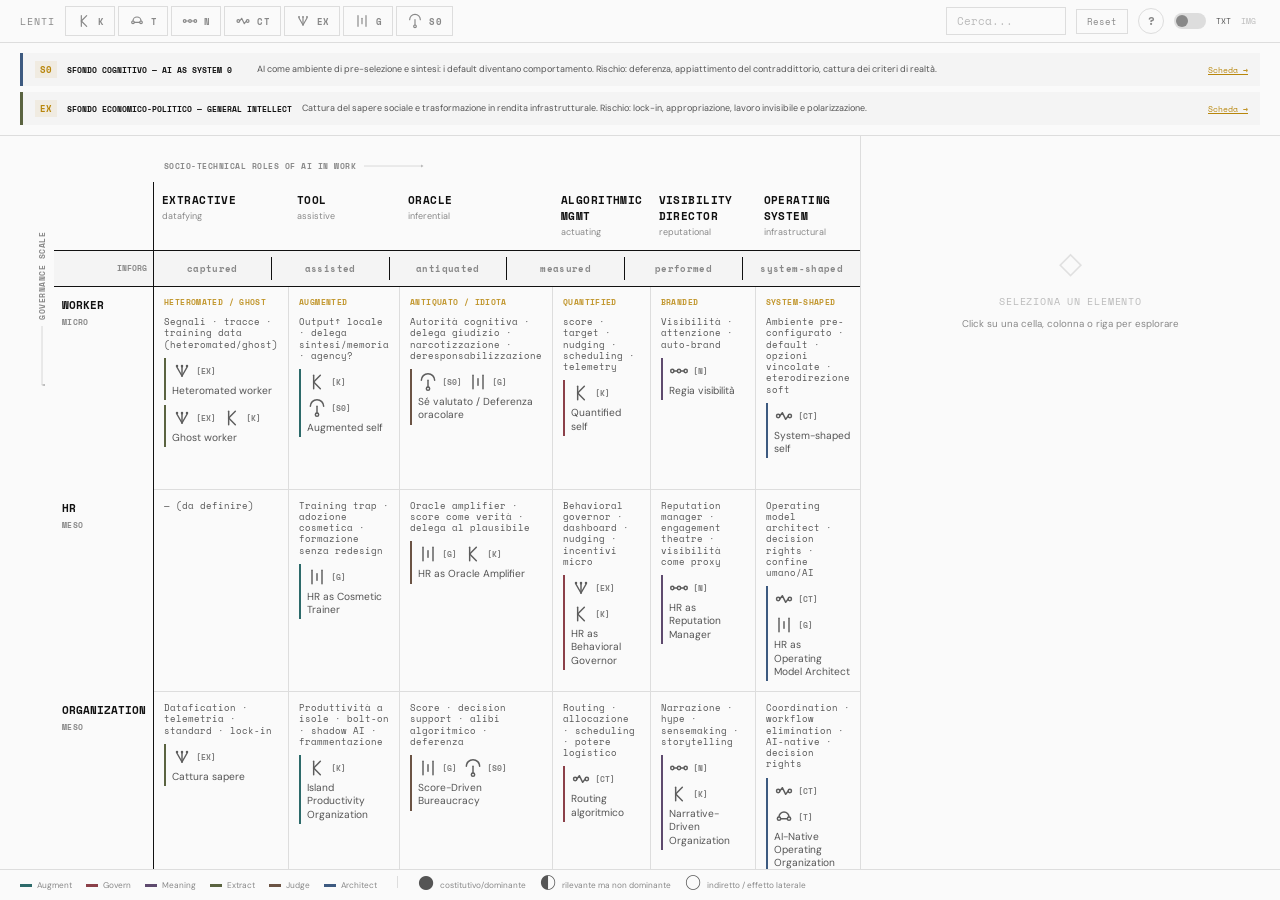
==== index.html @ f1179164 "testi esplicativi: descrizioni colonne, righe e intro - Aggiunto desc a COLS (testo divulgativo per " ====
<!DOCTYPE html>
<html lang="it">
<head>
    <meta charset="UTF-8">
    <meta name="viewport" content="width=device-width, initial-scale=1.0">
    <title>AI & Work Atlas</title>
    <meta name="description" content="Mappa interattiva dei ruoli socio-tecnici dell'AI nel lavoro. Percorsi di lettura tra potenziamento, estrazione, giudizio, governo, visibilità e infrastruttura.">
    <meta property="og:title" content="AI & Work Atlas">
    <meta property="og:description" content="Mappa interattiva dei ruoli socio-tecnici dell'AI nel lavoro.">
    <meta property="og:type" content="website">
    <meta name="twitter:card" content="summary">
    <meta name="twitter:title" content="AI & Work Atlas">
    <meta name="twitter:description" content="Mappa interattiva dei ruoli socio-tecnici dell'AI nel lavoro.">
    <link rel="stylesheet" href="style.css">
</head>
<body>

<nav class="lenses">
    <span class="lenses-label">Lenti</span>
    <div class="lens-group" id="lenses"></div>
    <div class="spacer"></div>
    <input type="text" class="search" id="search" placeholder="Cerca...">
    <button class="reset-btn" id="reset">Reset</button>
    <button class="intro-btn" id="intro-btn" title="Guida alla mappa">?</button>
    <label class="view-switch">
        <input type="checkbox" id="view-toggle">
        <span class="switch-track"><span class="switch-thumb"></span></span>
        <span class="switch-labels"><span class="switch-label-txt">Txt</span><span class="switch-label-img">Img</span></span>
    </label>
</nav>

<section class="top-bar">
    <div class="bands" id="bands"></div>
</section>

<div class="main-layout">
    <main class="matrix-area">
        <div class="matrix-wrap" aria-label="Matrice AI & Work con assi">
            <div class="axis axis-x">
                <div class="axis-label">Socio-technical roles of AI in work</div>
                <svg class="axis-arrow axis-arrow-x" viewBox="0 0 120 10" preserveAspectRatio="none" aria-hidden="true">
                    <defs>
                        <marker id="arrow-x" markerWidth="6" markerHeight="6" refX="5" refY="3" orient="auto">
                            <path d="M0,0 L6,3 L0,6 Z" fill="var(--grey-30)"></path>
                        </marker>
                    </defs>
                    <line x1="0" y1="5" x2="118" y2="5" stroke="var(--grey-30)" stroke-width="1" marker-end="url(#arrow-x)"></line>
                </svg>
            </div>

            <div class="axis axis-y">
                <div class="axis-label">Governance scale</div>
                <svg class="axis-arrow axis-arrow-y" viewBox="0 0 10 120" preserveAspectRatio="none" aria-hidden="true">
                    <defs>
                        <marker id="arrow-y" markerWidth="6" markerHeight="6" refX="3" refY="5" orient="auto">
                            <path d="M0,0 L6,0 L3,6 Z" fill="var(--grey-30)"></path>
                        </marker>
                    </defs>
                    <line x1="5" y1="0" x2="5" y2="118" stroke="var(--grey-30)" stroke-width="1" marker-end="url(#arrow-y)"></line>
                </svg>
            </div>

            <div class="matrix" id="matrix"></div>
        </div>
    </main>
    
    <aside class="side-panel" id="side-panel">
        <div class="panel-placeholder" id="panel-placeholder">
            <div class="panel-placeholder-icon">◇</div>
            <div class="panel-placeholder-text">Seleziona un elemento</div>
            <div class="panel-placeholder-hint">Click su una cella, colonna o riga per esplorare</div>
        </div>
        <div class="panel-content" id="panel-content" style="display:none;"></div>
    </aside>
</div>

<footer class="legend">
    <div class="legend-item"><span class="legend-color augment"></span> Augment</div>
    <div class="legend-item"><span class="legend-color govern"></span> Govern</div>
    <div class="legend-item"><span class="legend-color meaning"></span> Meaning</div>
    <div class="legend-item"><span class="legend-color extract"></span> Extract</div>
    <div class="legend-item"><span class="legend-color judge"></span> Judge</div>
    <div class="legend-item"><span class="legend-color architect"></span> Architect</div>
    <div class="legend-sep"></div>
    <div class="legend-item legend-sym"><span class="legend-symb">●</span> costitutivo/dominante</div>
    <div class="legend-item legend-sym"><span class="legend-symb">◐</span> rilevante ma non dominante</div>
    <div class="legend-item legend-sym"><span class="legend-symb">○</span> indiretto / effetto laterale</div>
</footer>

<script src="data.js"></script>
<script src="app.js"></script>
</body>
</html>
---- style.css ----
@import url('https://fonts.googleapis.com/css2?family=Space+Mono:wght@400;700&family=DM+Sans:wght@400;500&family=Noto+Sans+Symbols+2&display=swap');

:root {
    --black: #111;
    --grey-90: #222;
    --grey-70: #555;
    --grey-50: #888;
    --grey-30: #bbb;
    --grey-15: #ddd;
    --grey-05: #f4f4f4;
    --white: #fafafa;
    --accent: #b8860b;
    --accent-bg: rgba(184, 134, 11, 0.08);
    
    --c-augment: #2d6a6a;
    --c-govern: #8b4049;
    --c-meaning: #5e4a6e;
    --c-extract: #5a6340;
    --c-judge: #6b5344;
    --c-architect: #3d5a80;
}

* { margin: 0; padding: 0; box-sizing: border-box; }

html, body { 
    height: 100%; 
    font-size: 15px; 
}

body {
    font-family: 'DM Sans', sans-serif;
    background: var(--white);
    color: var(--black);
    display: flex;
    flex-direction: column;
    height: 100vh;
    overflow: hidden;
}

/* ═══════════════════════════════════════
   LENSES
═══════════════════════════════════════ */
.lenses {
    padding: 6px 20px;
    border-bottom: 1px solid var(--grey-15);
    display: flex;
    align-items: center;
    gap: 10px;
    background: var(--white);
    flex-shrink: 0;
}

.lenses-label {
    font-family: 'Space Mono', monospace;
    font-size: 0.65rem;
    color: var(--grey-50);
    text-transform: uppercase;
    letter-spacing: 0.1em;
}

.lens-group {
    display: flex;
    gap: 3px;
}

.lens {
    font-family: 'Space Mono', monospace;
    font-size: 0.7rem;
    padding: 6px 10px;
    background: transparent;
    border: 1px solid var(--grey-15);
    color: var(--grey-50);
    cursor: pointer;
    transition: all 0.1s;
    display: flex;
    flex-direction: row;
    align-items: center;
    gap: 6px;
}

.lens:hover {
    border-color: var(--grey-30);
    color: var(--grey-70);
}

.lens.active {
    background: var(--accent-bg);
    border-color: var(--accent);
    color: var(--accent);
}

.lens-icon {
    display: inline-flex;
    width: 16px;
    height: 16px;
}

.lens-icon svg {
    width: 100%;
    height: 100%;
}

.lens-code { 
    font-weight: 700;
    font-size: 0.6rem;
    letter-spacing: 0.02em;
}
.lens-sublabel { display: none; }

.spacer { flex: 1; }

.search {
    font-family: 'Space Mono', monospace;
    font-size: 0.7rem;
    padding: 5px 10px;
    border: 1px solid var(--grey-15);
    background: transparent;
    color: var(--black);
    width: 120px;
    outline: none;
}
.search:focus { border-color: var(--grey-30); }
.search::placeholder { color: var(--grey-30); }

.reset-btn {
    font-family: 'Space Mono', monospace;
    font-size: 0.6rem;
    padding: 5px 10px;
    background: transparent;
    border: 1px solid var(--grey-15);
    color: var(--grey-50);
    cursor: pointer;
}
.reset-btn:hover { border-color: var(--grey-30); color: var(--black); }

.intro-btn {
    font-family: 'Space Mono', monospace;
    font-size: 0.7rem;
    font-weight: 700;
    width: 26px;
    height: 26px;
    padding: 0;
    background: transparent;
    border: 1px solid var(--grey-15);
    color: var(--grey-50);
    cursor: pointer;
    border-radius: 50%;
    display: flex;
    align-items: center;
    justify-content: center;
}
.intro-btn:hover { border-color: var(--grey-30); color: var(--black); }

/* View Switch */
.view-switch {
    display: flex;
    align-items: center;
    gap: 6px;
    cursor: pointer;
    user-select: none;
}

.view-switch input {
    display: none;
}

.switch-track {
    position: relative;
    width: 32px;
    height: 16px;
    background: var(--grey-15);
    border-radius: 8px;
    transition: background 0.2s;
}

.switch-thumb {
    position: absolute;
    top: 2px;
    left: 2px;
    width: 12px;
    height: 12px;
    background: var(--grey-50);
    border-radius: 50%;
    transition: transform 0.2s, background 0.2s;
}

.view-switch input:checked + .switch-track {
    background: var(--accent-bg);
}

.view-switch input:checked + .switch-track .switch-thumb {
    transform: translateX(16px);
    background: var(--accent);
}

.switch-labels {
    display: flex;
    gap: 2px;
    font-family: 'Space Mono', monospace;
    font-size: 0.55rem;
    text-transform: uppercase;
}

.switch-label-txt,
.switch-label-img {
    padding: 2px 4px;
    color: var(--grey-30);
    transition: color 0.2s;
}

.switch-label-txt {
    color: var(--grey-70);
}

.view-switch input:checked ~ .switch-labels .switch-label-txt {
    color: var(--grey-30);
}

.view-switch input:checked ~ .switch-labels .switch-label-img {
    color: var(--accent);
}

/* ═══════════════════════════════════════
   TOP BAR - Bands + Esiti
═══════════════════════════════════════ */
.top-bar {
    display: flex;
    gap: 20px;
    padding: 10px 20px;
    border-bottom: 1px solid var(--grey-15);
    flex-shrink: 0;
    align-items: stretch;
}

.bands {
    flex: 1;
    display: flex;
    flex-direction: column;
    gap: 6px;
}

.band {
    padding: 8px 12px;
    background: var(--grey-05);
    border-left: 3px solid var(--grey-30);
    display: flex;
    gap: 10px;
    align-items: center;
}

.band.band-s0 { border-left-color: var(--c-architect); }
.band.band-ex { border-left-color: var(--c-extract); }

.band-tag {
    font-family: 'Space Mono', monospace;
    font-size: 0.6rem;
    font-weight: 700;
    padding: 2px 5px;
    background: var(--accent-bg);
    color: var(--accent);
}

.band-title {
    font-family: 'Space Mono', monospace;
    font-size: 0.55rem;
    font-weight: 700;
    text-transform: uppercase;
    color: var(--black);
    min-width: 180px;
}

.band-text {
    font-size: 0.6rem;
    color: var(--grey-70);
    line-height: 1.35;
    flex: 1;
}

.band-link {
    font-family: 'Space Mono', monospace;
    font-size: 0.55rem;
    color: var(--accent);
    cursor: pointer;
    text-decoration: underline;
}
.band-link:hover { color: var(--black); }

/* Esiti Compact - REMOVED */

/* ═══════════════════════════════════════
   MAIN LAYOUT
═══════════════════════════════════════ */
.main-layout {
    flex: 1;
    display: flex;
    overflow: hidden;
    min-height: 0;
}

.matrix-area {
    flex: 1;
    padding: 20px 20px 12px 36px;
    overflow: auto;
    min-height: 0;
}

.side-panel {
    width: 420px;
    border-left: 1px solid var(--grey-15);
    background: var(--white);
    flex-shrink: 0;
    overflow-y: auto;
}

/* ═══════════════════════════════════════
   MATRIX
═══════════════════════════════════════ */
.matrix-wrap {
    position: relative;
    display: inline-block;
    margin-left: 18px;
    margin-top: 26px;
}

.axis {
    position: absolute;
    pointer-events: none;
}

.axis-label {
    font-family: 'Space Mono', monospace;
    font-size: 0.55rem;
    font-weight: 700;
    text-transform: uppercase;
    letter-spacing: 0.06em;
    color: var(--grey-50);
    line-height: 1;
    white-space: nowrap;
}

.axis-arrow {
    display: block;
}

.axis-x {
    top: -20px;
    left: 110px;
    display: flex;
    align-items: center;
    gap: 8px;
}

.axis-arrow-x {
    width: 60px;
    height: 6px;
}

.axis-y {
    top: 50px;
    left: -16px;
    display: flex;
    flex-direction: column;
    align-items: center;
    gap: 6px;
}

.axis-y .axis-label {
    writing-mode: vertical-rl;
    transform: rotate(180deg);
}

.axis-arrow-y {
    width: 6px;
    height: 60px;
}

.matrix {
    display: grid;
    /* grid-template-columns/rows impostati da buildMatrix() */
    max-width: 1200px;
    width: 100%;
    align-content: start;
}

.matrix-corner {
    border-right: 1px solid var(--black);
    border-bottom: 1px solid var(--black);
}

.col-head {
    padding: 10px 8px 12px;
    border-bottom: 1px solid var(--black);
    text-align: left;
    cursor: pointer;
    transition: background 0.15s;
}
.col-head:hover { background: var(--grey-05); }

.col-head h2 {
    font-family: 'Space Mono', monospace;
    font-size: 0.7rem;
    font-weight: 700;
    text-transform: uppercase;
    letter-spacing: 0.04em;
    color: var(--black);
}

.col-head p {
    font-size: 0.6rem;
    color: var(--grey-50);
    margin-top: 2px;
}

.subhead-corner {
    border-right: 1px solid var(--black);
    border-bottom: 1px solid var(--black);
    display: flex;
    align-items: center;
    justify-content: flex-end;
    padding-right: 6px;
    background: var(--grey-05);
}

.subhead-corner span {
    font-family: 'Space Mono', monospace;
    font-size: 0.5rem;
    font-weight: 700;
    text-transform: uppercase;
    color: var(--grey-50);
    cursor: help;
}

.sub-head {
    padding: 6px 8px;
    border-bottom: 1px solid var(--black);
    background: var(--grey-05);
}

.sub-head-content {
    font-family: 'Space Mono', monospace;
    font-size: 0.6rem;
    color: var(--grey-70);
}

.sub-head-chips {
    display: flex;
    gap: 3px;
    margin-top: 3px;
}

.sub-head-chip {
    font-family: 'Space Mono', monospace;
    font-size: 0.5rem;
    font-weight: 700;
    padding: 1px 4px;
    background: var(--accent-bg);
    color: var(--accent);
}

/* Full-width INFORG overlay strip */
.inforg-strip {
    grid-column: 2 / -1;
    background: var(--grey-05);
    border-bottom: 1px solid var(--black);
    display: grid;
    /* grid-template-columns impostato da buildMatrix() */
    gap: 0;
    padding: 6px 0;
    align-items: center;
}

.inforg-cell {
    padding: 5px 8px;
    border-right: 1px solid var(--black);
    display: flex;
    align-items: center;
    justify-content: center;
    
    font-family: 'Space Mono', monospace;
    font-size: 0.6rem;
    font-weight: 600;
    letter-spacing: 0.04em;
    text-transform: lowercase;
    color: var(--grey-50);
    
    cursor: help;
    transition: color 0.15s ease;
}

.inforg-cell:last-child {
    border-right: none;
}

.inforg-cell:hover {
    color: var(--accent);
}



/* Anthropological label for Worker row cells */
.cell-anthro-label {
    font-family: 'Space Mono', monospace;
    font-size: 0.5rem;
    font-weight: 700;
    text-transform: uppercase;
    letter-spacing: 0.05em;
    color: var(--accent);
    margin-bottom: 4px;
    opacity: 0.85;
}

.row-head {
    padding: 10px 8px;
    border-right: 1px solid var(--black);
    display: flex;
    flex-direction: column;
    align-items: flex-start;
    justify-content: flex-start;
    gap: 4px;
    cursor: pointer;
    transition: background 0.15s;
}
.row-head:hover { background: var(--grey-05); }

.row-head h2 {
    font-family: 'Space Mono', monospace;
    font-size: 0.7rem;
    font-weight: 700;
    text-transform: uppercase;
    color: var(--black);
}

.row-sub {
    font-family: 'Space Mono', monospace;
    font-size: 0.5rem;
    font-weight: 700;
    letter-spacing: 0.04em;
    color: var(--grey-50);
}

.cell {
    padding: 0;
    border-bottom: 1px solid var(--grey-15);
    border-right: 1px solid var(--grey-15);
    min-height: 110px;
    position: relative;
}

.cell-inner {
    width: 100%;
    height: 100%;
    min-height: 110px;
    position: relative;
}

.cell-front {
    width: 100%;
    height: 100%;
    min-height: 110px;
    padding: 10px;
    display: flex;
    flex-direction: column;
    align-items: flex-start;
    gap: 4px;
    background: var(--white);
    position: relative;
    box-sizing: border-box;
}

.cell-back {
    position: absolute;
    top: 0;
    left: 0;
    width: 100%;
    height: 100%;
    min-height: 110px;
    overflow: hidden;
    background: #333;
    display: none;
}

.cell-back img {
    width: 100%;
    height: 100%;
    object-fit: cover;
    filter: grayscale(10%);
}

/* Placeholder for cells without image */
.cell-placeholder {
    width: 100%;
    height: 100%;
    min-height: 110px;
    display: flex;
    align-items: center;
    justify-content: center;
    background: var(--grey-05);
    color: var(--grey-30);
    font-family: 'Space Mono', monospace;
    font-size: 0.55rem;
    text-transform: uppercase;
    letter-spacing: 0.05em;
}

/* View Images mode */
.matrix.view-images .cell-front {
    display: none;
}

.matrix.view-images .cell-back {
    display: block;
}

/* ═══════════════════════════════════════
   CELL KEYWORDS
═══════════════════════════════════════ */
.cell-kws {
    font-family: 'Space Mono', monospace;
    font-size: 0.6rem;
    color: var(--grey-70);
    line-height: 1.25;
    width: 100%;
    margin-bottom: 4px;
}

.cell-kws.empty {
    color: var(--grey-30);
}

.cell-empty-note {
    font-family: 'Space Mono', monospace;
    font-size: 0.5rem;
    font-style: italic;
    color: var(--grey-40);
    line-height: 1.3;
    padding: 4px 6px;
    background: repeating-linear-gradient(
        45deg,
        transparent,
        transparent 3px,
        rgba(0,0,0,0.015) 3px,
        rgba(0,0,0,0.015) 6px
    );
    border-radius: 2px;
    width: 100%;
}

.cell-empty-note .ref {
    color: var(--grey-50);
    font-style: normal;
}

.cell-kws-note {
    font-family: 'Space Mono', monospace;
    font-size: 0.5rem;
    color: var(--grey-50);
    line-height: 1.2;
    margin-top: -2px;
    margin-bottom: 4px;
}

/* ═══════════════════════════════════════
   TILES
═══════════════════════════════════════ */
.tiles-container {
    display: flex;
    flex-direction: column;
    gap: 5px;
    width: 100%;
}

.tile {
    cursor: pointer;
    transition: all 0.1s;
    padding: 3px 0 3px 6px;
    border-left: 2px solid var(--grey-15);
}

.tile:hover {
    background: var(--grey-05);
}

.tile.active { 
    background: var(--accent-bg);
}

.tile.dim { opacity: 0.15; }

.tile.highlight {
    background: var(--accent-bg);
}

.tile[data-f="Augment"] { border-left-color: var(--c-augment); }
.tile[data-f="Govern"] { border-left-color: var(--c-govern); }
.tile[data-f="Meaning"] { border-left-color: var(--c-meaning); }
.tile[data-f="Extract"] { border-left-color: var(--c-extract); }
.tile[data-f="Judge"] { border-left-color: var(--c-judge); }
.tile[data-f="Architect"] { border-left-color: var(--c-architect); }

.tile-name {
    font-size: 0.68rem;
    color: var(--grey-70);
    line-height: 1.3;
}

.tile-ovrow {
    display: flex;
    flex-wrap: wrap;
    gap: 6px;
    margin-top: 0px;
    margin-bottom: 3px;
}

.ov-badge {
    display: inline-flex;
    align-items: center;
    gap: 4px;
    white-space: nowrap;
}

.ov-sym {
    display: inline-flex;
    align-items: center;
    justify-content: center;
    width: 20px;
    height: 20px;
    color: var(--grey-70);
    opacity: 0.95;
    transition: color 0.1s;
}

.ov-sym svg {
    width: 100%;
    height: 100%;
}

.ov-code {
    font-family: 'Space Mono', monospace;
    font-size: 0.55rem;
    font-weight: 700;
    color: var(--grey-70);
    opacity: 0.75;
    transition: opacity 0.15s;
    margin-left: 0px;
}

.ov-badge:hover .ov-code {
    opacity: 1;
}

.tile.highlight .ov-sym,
.tile.active .ov-sym {
    color: var(--accent);
}

.tile.highlight .ov-code,
.tile.active .ov-code {
    opacity: 1;
    color: var(--accent);
}

/* Esiti styles now in top-bar section */

/* ═══════════════════════════════════════
   SIDE PANEL CONTENT
═══════════════════════════════════════ */
.panel-placeholder {
    display: flex;
    flex-direction: column;
    align-items: center;
    justify-content: center;
    height: 300px;
    text-align: center;
    color: var(--grey-30);
    padding: 24px;
}

.panel-placeholder-icon {
    font-size: 2rem;
    margin-bottom: 12px;
    opacity: 0.4;
}

.panel-placeholder-text {
    font-family: 'Space Mono', monospace;
    font-size: 0.65rem;
    text-transform: uppercase;
    letter-spacing: 0.08em;
}

.panel-placeholder-hint {
    font-size: 0.65rem;
    margin-top: 8px;
    color: var(--grey-50);
}

.panel-content {
    padding: 20px;
}

.panel-header { margin-bottom: 16px; }

.panel-id {
    font-family: 'Space Mono', monospace;
    font-size: 2rem;
    font-weight: 700;
    letter-spacing: -0.04em;
    line-height: 1;
}

.panel-name {
    font-size: 0.95rem;
    font-weight: 500;
    margin-top: 4px;
    color: var(--black);
}

.panel-meta {
    margin-top: 10px;
    display: flex;
    flex-direction: column;
    gap: 2px;
}

.panel-tag {
    font-family: 'Space Mono', monospace;
    font-size: 0.58rem;
    color: var(--grey-50);
}

.panel-tag span { color: var(--black); }

.panel-overlays {
    margin-top: 10px;
    display: flex;
    gap: 4px;
    flex-wrap: wrap;
}

.panel-overlay {
    font-family: 'Space Mono', monospace;
    font-size: 0.6rem;
    padding: 2px 5px;
    background: var(--accent-bg);
    color: var(--accent);
}

.panel-close {
    margin-top: 12px;
    font-family: 'Space Mono', monospace;
    font-size: 0.6rem;
    color: var(--grey-50);
    cursor: pointer;
    text-decoration: underline;
}
.panel-close:hover { color: var(--black); }

.panel-body {
    display: flex;
    flex-direction: column;
    gap: 14px;
}

.panel-section h3 {
    font-family: 'Space Mono', monospace;
    font-size: 0.52rem;
    font-weight: 400;
    text-transform: uppercase;
    letter-spacing: 0.08em;
    color: var(--grey-50);
    margin-bottom: 5px;
}

.panel-section p,
.panel-section li {
    font-size: 0.78rem;
    line-height: 1.45;
    color: var(--grey-70);
}

.panel-section ul { list-style: none; }
.panel-section li::before { content: '→ '; color: var(--grey-30); }
.panel-section li { margin-bottom: 2px; }

.panel-callout {
    padding: 8px 10px;
    background: var(--grey-05);
    border-left: 2px solid var(--grey-30);
    font-size: 0.78rem;
}

.panel-callout.failure { border-color: var(--c-govern); }
.panel-callout.guardrail { border-color: var(--c-augment); }

.panel-sources {
    display: flex;
    gap: 6px;
    flex-wrap: wrap;
}

.panel-source {
    font-family: 'Space Mono', monospace;
    font-size: 0.6rem;
    color: var(--grey-50);
}

/* ═══════════════════════════════════════
   LEGEND
═══════════════════════════════════════ */
.legend {
    padding: 6px 20px;
    border-top: 1px solid var(--grey-15);
    display: flex;
    gap: 14px;
    flex-wrap: wrap;
    font-size: 0.55rem;
    color: var(--grey-50);
    flex-shrink: 0;
}

.legend-item {
    display: flex;
    align-items: center;
    gap: 5px;
}

.legend-color {
    width: 12px;
    height: 3px;
}

.legend-color.augment { background: var(--c-augment); }
.legend-color.govern { background: var(--c-govern); }
.legend-color.meaning { background: var(--c-meaning); }
.legend-color.extract { background: var(--c-extract); }
.legend-color.judge { background: var(--c-judge); }
.legend-color.architect { background: var(--c-architect); }

.legend-sep {
    width: 1px;
    height: 12px;
    background: var(--grey-15);
    margin: 0 6px;
}

.legend-item.legend-sym {
    gap: 6px;
}

.legend-symb {
    font-family: 'Noto Sans Symbols 2', 'Segoe UI Symbol', 'Apple Symbols', 'Noto Sans Symbols2', system-ui;
    font-size: 1.2rem;
    line-height: 1;
    color: var(--grey-70);
}

/* Background effects for lens */
.matrix.show-s0 .cell[data-has-s0="true"] .cell-front { background: rgba(61, 90, 128, 0.06); }
.matrix.show-ex .cell[data-has-ex="true"] .cell-front { background: rgba(90, 99, 64, 0.06); }

/* ═══════════════════════════════════════
   RESPONSIVE
═══════════════════════════════════════ */
@media (max-width: 1100px) {
    .side-panel { width: 360px; }
}

@media (max-width: 900px) {
    .top-bar { flex-direction: column; }
}

@media (max-width: 800px) {
    .main-layout { flex-direction: column; }
    .side-panel {
        width: 100%;
        border-left: none;
        border-top: 1px solid var(--grey-15);
        max-height: 45vh;
    }
    .top-bar {
        padding: 8px 12px;
    }
    .band {
        flex-direction: column;
        align-items: flex-start;
        gap: 4px;
    }
    .band-title {
        min-width: auto;
    }
    .band-text {
        display: none;
    }
    .matrix-area {
        padding: 12px 8px 8px 24px;
    }
    .lenses {
        flex-wrap: wrap;
        gap: 6px;
    }
}
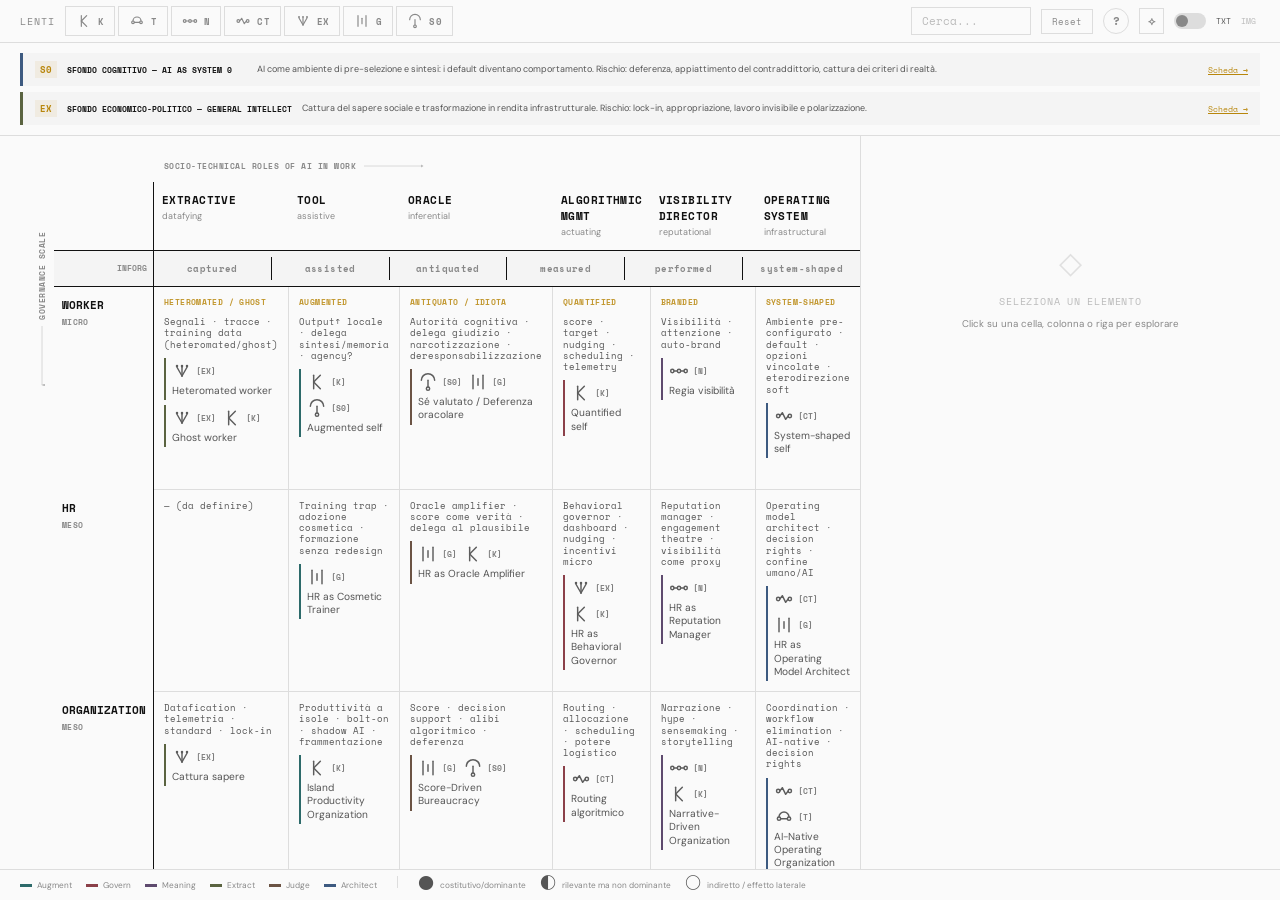
==== commit db2c2469: "guided tour: 5 percorsi tematici navigabili nel side panel Aggiunta funzionalità percorsi guidati co" ====
--- a/index.html
+++ b/index.html
@@ -22,6 +22,7 @@
     <input type="text" class="search" id="search" placeholder="Cerca...">
     <button class="reset-btn" id="reset">Reset</button>
     <button class="intro-btn" id="intro-btn" title="Guida alla mappa">?</button>
+    <button class="tour-btn" id="tour-btn" title="Percorsi guidati">⟡</button>
     <label class="view-switch">
         <input type="checkbox" id="view-toggle">
         <span class="switch-track"><span class="switch-thumb"></span></span>
--- a/style.css
+++ b/style.css
@@ -952,6 +952,110 @@
     font-size: 1.2rem;
     line-height: 1;
     color: var(--grey-70);
+}
+
+/* ═══════════════════════════════════════
+   TOUR
+═══════════════════════════════════════ */
+.tour-btn {
+    font-family: 'Space Mono', monospace;
+    font-size: 0.7rem;
+    font-weight: 700;
+    height: 26px;
+    padding: 0 8px;
+    background: transparent;
+    border: 1px solid var(--grey-15);
+    color: var(--grey-50);
+    cursor: pointer;
+    display: flex;
+    align-items: center;
+    justify-content: center;
+    gap: 4px;
+}
+.tour-btn:hover { border-color: var(--grey-30); color: var(--black); }
+
+.tile.tour-active {
+    background: var(--accent-bg);
+    border-left-color: var(--accent) !important;
+}
+
+.tile.tour-path {
+    background: rgba(184, 134, 11, 0.04);
+    border-left-color: rgba(184, 134, 11, 0.3) !important;
+}
+
+.tour-card {
+    padding: 12px;
+    border: 1px solid var(--grey-15);
+    cursor: pointer;
+    transition: all 0.15s;
+    margin-bottom: 8px;
+}
+.tour-card:hover {
+    border-color: var(--accent);
+    background: var(--accent-bg);
+}
+
+.tour-card-title {
+    font-size: 0.8rem;
+    font-weight: 500;
+    color: var(--black);
+    margin-bottom: 4px;
+}
+
+.tour-card-sub {
+    font-size: 0.7rem;
+    color: var(--grey-70);
+    line-height: 1.35;
+    margin-bottom: 6px;
+}
+
+.tour-card-steps {
+    font-family: 'Space Mono', monospace;
+    font-size: 0.55rem;
+    color: var(--grey-50);
+    text-transform: uppercase;
+    letter-spacing: 0.06em;
+}
+
+.tour-connective {
+    padding: 12px;
+    background: var(--grey-05);
+    border-left: 2px solid var(--accent);
+    font-size: 0.78rem;
+    line-height: 1.5;
+    color: var(--grey-70);
+}
+
+.tour-nav {
+    display: flex;
+    justify-content: space-between;
+    align-items: center;
+    margin-top: 16px;
+    padding-top: 12px;
+    border-top: 1px solid var(--grey-15);
+}
+
+.tour-nav-btn {
+    font-family: 'Space Mono', monospace;
+    font-size: 0.6rem;
+    padding: 6px 12px;
+    background: transparent;
+    border: 1px solid var(--grey-15);
+    color: var(--grey-70);
+    cursor: pointer;
+    transition: all 0.15s;
+}
+.tour-nav-btn:hover {
+    border-color: var(--accent);
+    color: var(--accent);
+    background: var(--accent-bg);
+}
+
+.tour-step-indicator {
+    font-family: 'Space Mono', monospace;
+    font-size: 0.6rem;
+    color: var(--grey-50);
 }
 
 /* Background effects for lens */
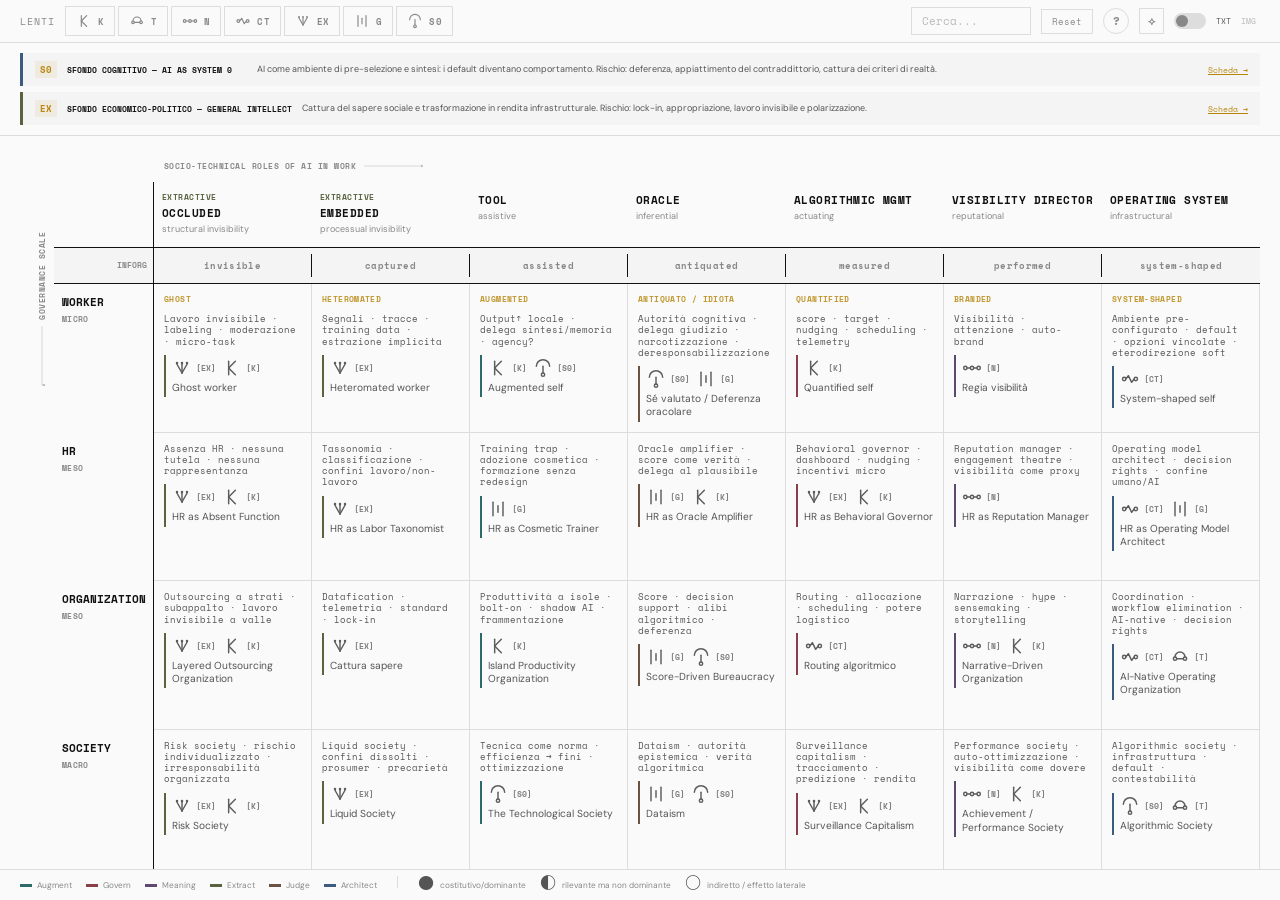
==== commit 3fbf773e: "ux: side panel sostituito da popup overlay unico Rimosso il side panel laterale. Tutti i contenuti (" ====
--- a/index.html
+++ b/index.html
@@ -65,14 +65,11 @@
         </div>
     </main>
     
-    <aside class="side-panel" id="side-panel">
-        <div class="panel-placeholder" id="panel-placeholder">
-            <div class="panel-placeholder-icon">◇</div>
-            <div class="panel-placeholder-text">Seleziona un elemento</div>
-            <div class="panel-placeholder-hint">Click su una cella, colonna o riga per esplorare</div>
-        </div>
-        <div class="panel-content" id="panel-content" style="display:none;"></div>
-    </aside>
+</div>
+
+<div class="overlay-backdrop" id="overlay-backdrop"></div>
+<div class="overlay-panel" id="overlay-panel">
+    <div class="overlay-panel-content" id="overlay-content"></div>
 </div>
 
 <footer class="legend">
--- a/style.css
+++ b/style.css
@@ -304,14 +304,6 @@
     min-height: 0;
 }
 
-.side-panel {
-    width: 420px;
-    border-left: 1px solid var(--grey-15);
-    background: var(--white);
-    flex-shrink: 0;
-    overflow-y: auto;
-}
-
 /* ═══════════════════════════════════════
    MATRIX
 ═══════════════════════════════════════ */
@@ -377,7 +369,6 @@
 .matrix {
     display: grid;
     /* grid-template-columns/rows impostati da buildMatrix() */
-    max-width: 1200px;
     width: 100%;
     align-content: start;
 }
@@ -395,6 +386,17 @@
     transition: background 0.15s;
 }
 .col-head:hover { background: var(--grey-05); }
+
+.col-group-label {
+    font-family: 'Space Mono', monospace;
+    font-size: 0.5rem;
+    font-weight: 700;
+    text-transform: uppercase;
+    letter-spacing: 0.06em;
+    color: var(--c-extract);
+    display: block;
+    margin-bottom: 2px;
+}
 
 .col-head h2 {
     font-family: 'Space Mono', monospace;
@@ -762,45 +764,51 @@
 /* Esiti styles now in top-bar section */
 
 /* ═══════════════════════════════════════
-   SIDE PANEL CONTENT
+   OVERLAY POPUP
 ═══════════════════════════════════════ */
-.panel-placeholder {
-    display: flex;
-    flex-direction: column;
-    align-items: center;
-    justify-content: center;
-    height: 300px;
-    text-align: center;
-    color: var(--grey-30);
-    padding: 24px;
-}
-
-.panel-placeholder-icon {
-    font-size: 2rem;
-    margin-bottom: 12px;
-    opacity: 0.4;
-}
-
-.panel-placeholder-text {
-    font-family: 'Space Mono', monospace;
-    font-size: 0.65rem;
-    text-transform: uppercase;
-    letter-spacing: 0.08em;
-}
-
-.panel-placeholder-hint {
-    font-size: 0.65rem;
-    margin-top: 8px;
-    color: var(--grey-50);
-}
-
-.panel-content {
-    padding: 20px;
-}
-
-.panel-header { margin-bottom: 16px; }
-
-.panel-id {
+.overlay-backdrop {
+    display: none;
+    position: fixed;
+    top: 0;
+    left: 0;
+    width: 100%;
+    height: 100%;
+    background: rgba(0, 0, 0, 0.4);
+    z-index: 900;
+}
+
+.overlay-backdrop.visible {
+    display: block;
+}
+
+.overlay-panel {
+    display: none;
+    position: fixed;
+    top: 50%;
+    left: 50%;
+    transform: translate(-50%, -50%);
+    width: min(820px, 92vw);
+    max-height: 94vh;
+    background: var(--white);
+    border: 1px solid var(--grey-15);
+    box-shadow: 0 8px 32px rgba(0,0,0,0.12);
+    z-index: 910;
+    overflow-y: auto;
+    padding: 28px 32px;
+}
+
+.overlay-panel.visible {
+    display: block;
+}
+
+.overlay-header {
+    display: flex;
+    justify-content: space-between;
+    align-items: flex-start;
+    margin-bottom: 16px;
+}
+
+.overlay-id {
     font-family: 'Space Mono', monospace;
     font-size: 2rem;
     font-weight: 700;
@@ -808,36 +816,110 @@
     line-height: 1;
 }
 
-.panel-name {
+.overlay-name {
     font-size: 0.95rem;
     font-weight: 500;
     margin-top: 4px;
     color: var(--black);
 }
 
-.panel-meta {
-    margin-top: 10px;
+.overlay-meta {
+    margin-top: 8px;
     display: flex;
     flex-direction: column;
     gap: 2px;
 }
 
-.panel-tag {
+.overlay-tag {
     font-family: 'Space Mono', monospace;
     font-size: 0.58rem;
     color: var(--grey-50);
 }
 
-.panel-tag span { color: var(--black); }
-
-.panel-overlays {
-    margin-top: 10px;
+.overlay-tag span { color: var(--black); }
+
+.overlay-close {
+    font-family: 'Space Mono', monospace;
+    font-size: 0.8rem;
+    background: transparent;
+    border: 1px solid var(--grey-15);
+    color: var(--grey-50);
+    cursor: pointer;
+    width: 28px;
+    height: 28px;
+    display: flex;
+    align-items: center;
+    justify-content: center;
+    flex-shrink: 0;
+}
+.overlay-close:hover { border-color: var(--grey-30); color: var(--black); }
+
+.overlay-body {
+    display: flex;
+    flex-direction: column;
+    gap: 14px;
+}
+
+.overlay-section h3 {
+    font-family: 'Space Mono', monospace;
+    font-size: 0.52rem;
+    font-weight: 400;
+    text-transform: uppercase;
+    letter-spacing: 0.08em;
+    color: var(--grey-50);
+    margin-bottom: 5px;
+}
+
+.overlay-section p,
+.overlay-section li {
+    font-size: 0.78rem;
+    line-height: 1.45;
+    color: var(--grey-70);
+}
+
+.overlay-section ul { list-style: none; }
+.overlay-section li::before { content: '→ '; color: var(--grey-30); }
+.overlay-section li { margin-bottom: 2px; }
+
+.overlay-section a {
+    color: var(--accent);
+    cursor: pointer;
+    text-decoration: underline;
+}
+.overlay-section a:hover { color: var(--black); }
+
+.overlay-callout {
+    padding: 8px 10px;
+    background: var(--grey-05);
+    border-left: 2px solid var(--grey-30);
+    font-size: 0.78rem;
+    line-height: 1.45;
+    color: var(--grey-70);
+}
+
+.overlay-callout.failure { border-color: var(--c-govern); }
+.overlay-callout.guardrail { border-color: var(--c-augment); }
+
+.overlay-sources {
+    display: flex;
+    gap: 6px;
+    flex-wrap: wrap;
+}
+
+.overlay-source {
+    font-family: 'Space Mono', monospace;
+    font-size: 0.6rem;
+    color: var(--grey-50);
+}
+
+.overlay-overlays {
+    margin-top: 8px;
     display: flex;
     gap: 4px;
     flex-wrap: wrap;
 }
 
-.panel-overlay {
+.overlay-ov-badge {
     font-family: 'Space Mono', monospace;
     font-size: 0.6rem;
     padding: 2px 5px;
@@ -845,63 +927,12 @@
     color: var(--accent);
 }
 
-.panel-close {
-    margin-top: 12px;
-    font-family: 'Space Mono', monospace;
-    font-size: 0.6rem;
-    color: var(--grey-50);
-    cursor: pointer;
-    text-decoration: underline;
-}
-.panel-close:hover { color: var(--black); }
-
-.panel-body {
-    display: flex;
-    flex-direction: column;
-    gap: 14px;
-}
-
-.panel-section h3 {
-    font-family: 'Space Mono', monospace;
-    font-size: 0.52rem;
-    font-weight: 400;
-    text-transform: uppercase;
-    letter-spacing: 0.08em;
-    color: var(--grey-50);
-    margin-bottom: 5px;
-}
-
-.panel-section p,
-.panel-section li {
-    font-size: 0.78rem;
-    line-height: 1.45;
-    color: var(--grey-70);
-}
-
-.panel-section ul { list-style: none; }
-.panel-section li::before { content: '→ '; color: var(--grey-30); }
-.panel-section li { margin-bottom: 2px; }
-
-.panel-callout {
-    padding: 8px 10px;
-    background: var(--grey-05);
-    border-left: 2px solid var(--grey-30);
-    font-size: 0.78rem;
-}
-
-.panel-callout.failure { border-color: var(--c-govern); }
-.panel-callout.guardrail { border-color: var(--c-augment); }
-
-.panel-sources {
-    display: flex;
-    gap: 6px;
-    flex-wrap: wrap;
-}
-
-.panel-source {
-    font-family: 'Space Mono', monospace;
-    font-size: 0.6rem;
-    color: var(--grey-50);
+.overlay-img {
+    width: 100%;
+    max-height: 200px;
+    object-fit: cover;
+    border-radius: 2px;
+    margin-bottom: 4px;
 }
 
 /* ═══════════════════════════════════════
@@ -1065,22 +1096,11 @@
 /* ═══════════════════════════════════════
    RESPONSIVE
 ═══════════════════════════════════════ */
-@media (max-width: 1100px) {
-    .side-panel { width: 360px; }
-}
-
 @media (max-width: 900px) {
     .top-bar { flex-direction: column; }
 }
 
 @media (max-width: 800px) {
-    .main-layout { flex-direction: column; }
-    .side-panel {
-        width: 100%;
-        border-left: none;
-        border-top: 1px solid var(--grey-15);
-        max-height: 45vh;
-    }
     .top-bar {
         padding: 8px 12px;
     }
@@ -1102,4 +1122,9 @@
         flex-wrap: wrap;
         gap: 6px;
     }
-}
+    .overlay-panel {
+        width: 95vw;
+        max-height: 90vh;
+        padding: 16px;
+    }
+}
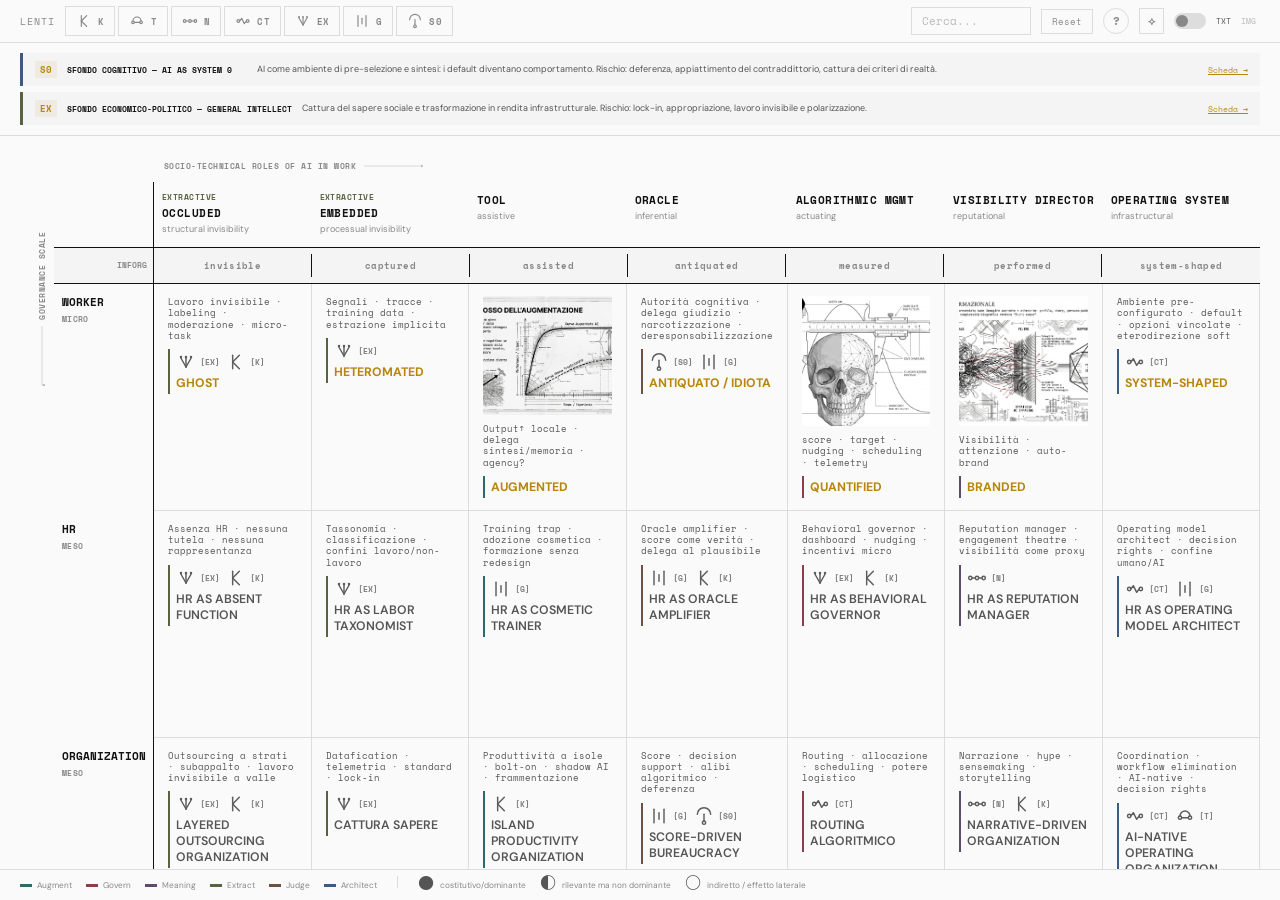
==== commit ef7788a8: "ux: popup sostituito da pagina dedicata full-page - Click su cella apre vista full-page (matrice nas" ====
--- a/index.html
+++ b/index.html
@@ -67,10 +67,9 @@
     
 </div>
 
-<div class="overlay-backdrop" id="overlay-backdrop"></div>
-<div class="overlay-panel" id="overlay-panel">
-    <div class="overlay-panel-content" id="overlay-content"></div>
-</div>
+<section class="detail-page" id="detail-page">
+    <div class="detail-page-inner" id="detail-content"></div>
+</section>
 
 <footer class="legend">
     <div class="legend-item"><span class="legend-color augment"></span> Augment</div>
--- a/style.css
+++ b/style.css
@@ -502,7 +502,7 @@
 /* Anthropological label for Worker row cells */
 .cell-anthro-label {
     font-family: 'Space Mono', monospace;
-    font-size: 0.5rem;
+    font-size: 0.65rem;
     font-weight: 700;
     text-transform: uppercase;
     letter-spacing: 0.05em;
@@ -544,22 +544,22 @@
     padding: 0;
     border-bottom: 1px solid var(--grey-15);
     border-right: 1px solid var(--grey-15);
-    min-height: 110px;
+    min-height: 180px;
     position: relative;
 }
 
 .cell-inner {
     width: 100%;
     height: 100%;
-    min-height: 110px;
+    min-height: 180px;
     position: relative;
 }
 
 .cell-front {
     width: 100%;
     height: 100%;
-    min-height: 110px;
-    padding: 10px;
+    min-height: 180px;
+    padding: 12px 14px;
     display: flex;
     flex-direction: column;
     align-items: flex-start;
@@ -567,6 +567,26 @@
     background: var(--white);
     position: relative;
     box-sizing: border-box;
+}
+
+.cell-thumb {
+    width: 100%;
+    flex: 1;
+    min-height: 0;
+    overflow: hidden;
+    border-radius: 2px;
+    margin-bottom: 4px;
+}
+
+.cell-front:has(.cell-thumb) .tile-ovrow {
+    display: none;
+}
+
+.cell-thumb img {
+    width: 100%;
+    height: 100%;
+    object-fit: cover;
+    display: block;
 }
 
 .cell-back {
@@ -700,9 +720,16 @@
 .tile[data-f="Architect"] { border-left-color: var(--c-architect); }
 
 .tile-name {
-    font-size: 0.68rem;
+    font-size: 0.82rem;
+    font-weight: 600;
     color: var(--grey-70);
     line-height: 1.3;
+    text-transform: uppercase;
+}
+
+.tile-name.anthro {
+    color: var(--accent);
+    font-weight: 700;
 }
 
 .tile-ovrow {
@@ -764,70 +791,62 @@
 /* Esiti styles now in top-bar section */
 
 /* ═══════════════════════════════════════
-   OVERLAY POPUP
+   DETAIL PAGE (full-page view)
 ═══════════════════════════════════════ */
-.overlay-backdrop {
+.detail-page {
     display: none;
-    position: fixed;
-    top: 0;
-    left: 0;
-    width: 100%;
-    height: 100%;
-    background: rgba(0, 0, 0, 0.4);
-    z-index: 900;
-}
-
-.overlay-backdrop.visible {
+    width: 100%;
+    min-height: 0;
+    flex: 1;
+    overflow-y: auto;
+    padding: 32px 48px;
+    background: var(--white);
+    box-sizing: border-box;
+}
+
+.detail-page.visible {
     display: block;
 }
 
-.overlay-panel {
+body.detail-open .main-layout,
+body.detail-open .top-bar,
+body.detail-open .legend {
     display: none;
-    position: fixed;
-    top: 50%;
-    left: 50%;
-    transform: translate(-50%, -50%);
-    width: min(820px, 92vw);
-    max-height: 94vh;
-    background: var(--white);
-    border: 1px solid var(--grey-15);
-    box-shadow: 0 8px 32px rgba(0,0,0,0.12);
-    z-index: 910;
-    overflow-y: auto;
-    padding: 28px 32px;
-}
-
-.overlay-panel.visible {
-    display: block;
 }
 
 .overlay-header {
     display: flex;
     justify-content: space-between;
-    align-items: flex-start;
-    margin-bottom: 16px;
+    align-items: center;
+    margin-bottom: 12px;
+    gap: 12px;
+}
+
+.overlay-header > div {
+    display: flex;
+    align-items: baseline;
+    gap: 10px;
+    flex-wrap: wrap;
 }
 
 .overlay-id {
     font-family: 'Space Mono', monospace;
-    font-size: 2rem;
+    font-size: 1.3rem;
     font-weight: 700;
     letter-spacing: -0.04em;
     line-height: 1;
 }
 
 .overlay-name {
-    font-size: 0.95rem;
+    font-size: 0.85rem;
     font-weight: 500;
-    margin-top: 4px;
     color: var(--black);
 }
 
 .overlay-meta {
-    margin-top: 8px;
-    display: flex;
-    flex-direction: column;
-    gap: 2px;
+    display: flex;
+    flex-direction: row;
+    gap: 8px;
 }
 
 .overlay-tag {
@@ -840,16 +859,15 @@
 
 .overlay-close {
     font-family: 'Space Mono', monospace;
-    font-size: 0.8rem;
+    font-size: 0.7rem;
     background: transparent;
     border: 1px solid var(--grey-15);
     color: var(--grey-50);
     cursor: pointer;
-    width: 28px;
-    height: 28px;
-    display: flex;
-    align-items: center;
-    justify-content: center;
+    padding: 6px 12px;
+    display: flex;
+    align-items: center;
+    gap: 6px;
     flex-shrink: 0;
 }
 .overlay-close:hover { border-color: var(--grey-30); color: var(--black); }
@@ -927,12 +945,27 @@
     color: var(--accent);
 }
 
+.overlay-columns.has-image {
+    display: flex;
+    gap: 40px;
+    align-items: flex-start;
+}
+
+.overlay-col-img {
+    flex: 0 0 55%;
+    position: sticky;
+    top: 32px;
+}
+
+.overlay-col-text {
+    flex: 1;
+    min-width: 0;
+}
+
 .overlay-img {
     width: 100%;
-    max-height: 200px;
-    object-fit: cover;
-    border-radius: 2px;
-    margin-bottom: 4px;
+    height: auto;
+    border-radius: 3px;
 }
 
 /* ═══════════════════════════════════════
@@ -1122,9 +1155,15 @@
         flex-wrap: wrap;
         gap: 6px;
     }
-    .overlay-panel {
-        width: 95vw;
-        max-height: 90vh;
-        padding: 16px;
+    .detail-page {
+        padding: 16px 12px;
     }
-}
+    .overlay-columns.has-image {
+        flex-direction: column;
+    }
+    .overlay-col-img {
+        flex: none;
+        width: 100%;
+        position: static;
+    }
+}
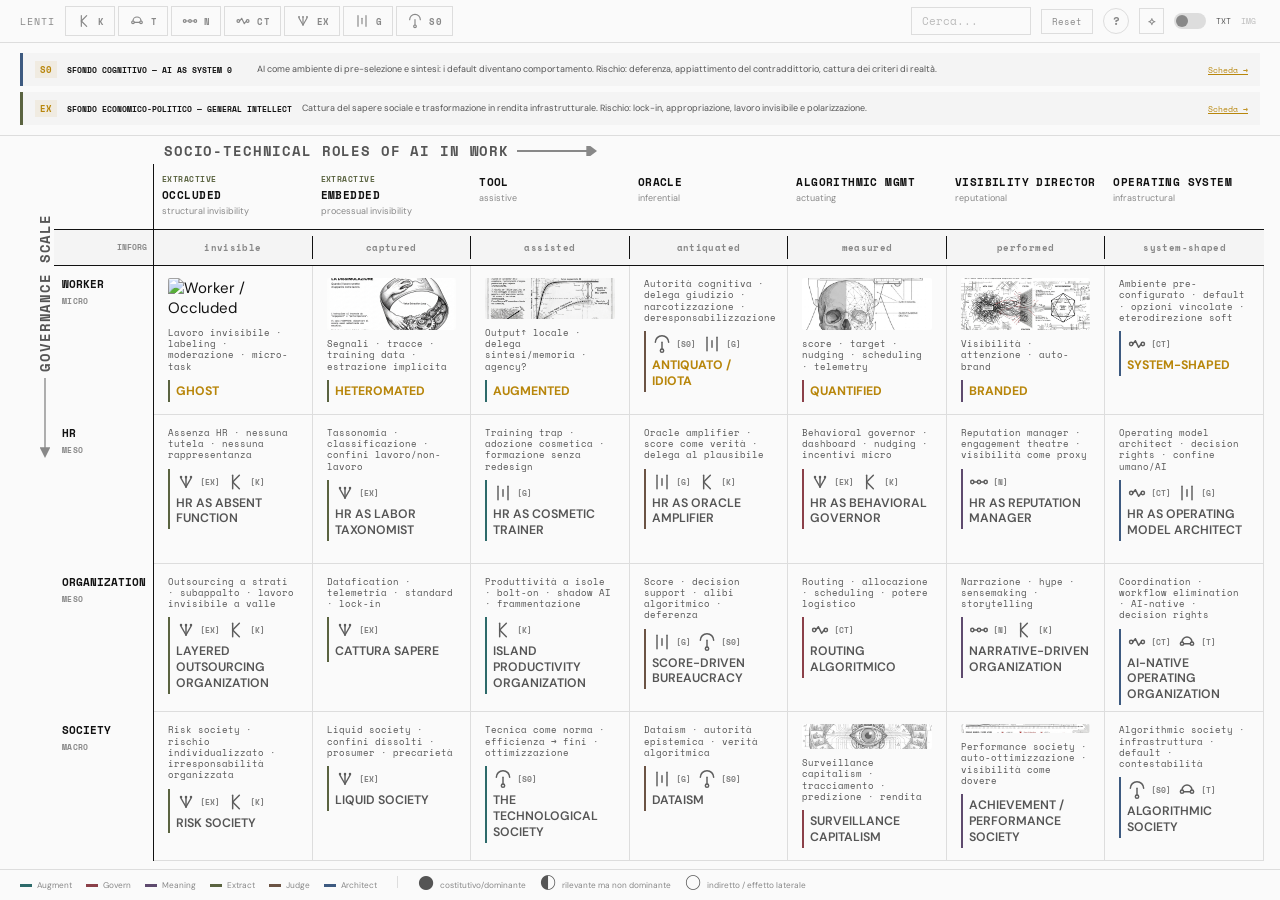
==== commit 9b62f3a9: "ux: titoli assi più grandi e leggibili, frecce uniformi e visibili Co-Authored-By: Claude Opus 4.6 <" ====
--- a/index.html
+++ b/index.html
@@ -41,23 +41,23 @@
                 <div class="axis-label">Socio-technical roles of AI in work</div>
                 <svg class="axis-arrow axis-arrow-x" viewBox="0 0 120 10" preserveAspectRatio="none" aria-hidden="true">
                     <defs>
-                        <marker id="arrow-x" markerWidth="6" markerHeight="6" refX="5" refY="3" orient="auto">
-                            <path d="M0,0 L6,3 L0,6 Z" fill="var(--grey-30)"></path>
+                        <marker id="arrow-x" markerWidth="8" markerHeight="8" refX="6" refY="4" orient="auto">
+                            <path d="M0,0 L8,4 L0,8 Z" fill="var(--grey-50)"></path>
                         </marker>
                     </defs>
-                    <line x1="0" y1="5" x2="118" y2="5" stroke="var(--grey-30)" stroke-width="1" marker-end="url(#arrow-x)"></line>
+                    <line x1="0" y1="5" x2="116" y2="5" stroke="var(--grey-50)" stroke-width="2" marker-end="url(#arrow-x)"></line>
                 </svg>
             </div>
 
             <div class="axis axis-y">
                 <div class="axis-label">Governance scale</div>
-                <svg class="axis-arrow axis-arrow-y" viewBox="0 0 10 120" preserveAspectRatio="none" aria-hidden="true">
+                <svg class="axis-arrow axis-arrow-y" viewBox="0 0 10 120" aria-hidden="true">
                     <defs>
-                        <marker id="arrow-y" markerWidth="6" markerHeight="6" refX="3" refY="5" orient="auto">
-                            <path d="M0,0 L6,0 L3,6 Z" fill="var(--grey-30)"></path>
+                        <marker id="arrow-y" markerWidth="8" markerHeight="8" refX="6" refY="4" orient="auto">
+                            <path d="M0,0 L8,4 L0,8 Z" fill="var(--grey-50)"></path>
                         </marker>
                     </defs>
-                    <line x1="5" y1="0" x2="5" y2="118" stroke="var(--grey-30)" stroke-width="1" marker-end="url(#arrow-y)"></line>
+                    <line x1="5" y1="0" x2="5" y2="116" stroke="var(--grey-50)" stroke-width="2" marker-end="url(#arrow-y)"></line>
                 </svg>
             </div>
 
--- a/style.css
+++ b/style.css
@@ -299,9 +299,11 @@
 
 .matrix-area {
     flex: 1;
-    padding: 20px 20px 12px 36px;
-    overflow: auto;
+    padding: 12px 16px 8px 36px;
+    overflow: hidden;
     min-height: 0;
+    display: flex;
+    flex-direction: column;
 }
 
 /* ═══════════════════════════════════════
@@ -309,9 +311,12 @@
 ═══════════════════════════════════════ */
 .matrix-wrap {
     position: relative;
-    display: inline-block;
+    flex: 1;
+    display: flex;
+    flex-direction: column;
     margin-left: 18px;
-    margin-top: 26px;
+    margin-top: 16px;
+    min-height: 0;
 }
 
 .axis {
@@ -321,11 +326,11 @@
 
 .axis-label {
     font-family: 'Space Mono', monospace;
-    font-size: 0.55rem;
+    font-size: 0.95rem;
     font-weight: 700;
     text-transform: uppercase;
     letter-spacing: 0.06em;
-    color: var(--grey-50);
+    color: var(--grey-70);
     line-height: 1;
     white-space: nowrap;
 }
@@ -343,8 +348,8 @@
 }
 
 .axis-arrow-x {
-    width: 60px;
-    height: 6px;
+    width: 80px;
+    height: 10px;
 }
 
 .axis-y {
@@ -362,15 +367,16 @@
 }
 
 .axis-arrow-y {
-    width: 6px;
-    height: 60px;
+    width: 10px;
+    height: 80px;
 }
 
 .matrix {
     display: grid;
     /* grid-template-columns/rows impostati da buildMatrix() */
     width: 100%;
-    align-content: start;
+    flex: 1;
+    min-height: 0;
 }
 
 .matrix-corner {
@@ -544,21 +550,22 @@
     padding: 0;
     border-bottom: 1px solid var(--grey-15);
     border-right: 1px solid var(--grey-15);
-    min-height: 180px;
+    min-height: 0;
     position: relative;
+    overflow: hidden;
 }
 
 .cell-inner {
     width: 100%;
     height: 100%;
-    min-height: 180px;
+    min-height: 0;
     position: relative;
 }
 
 .cell-front {
     width: 100%;
     height: 100%;
-    min-height: 180px;
+    min-height: 0;
     padding: 12px 14px;
     display: flex;
     flex-direction: column;
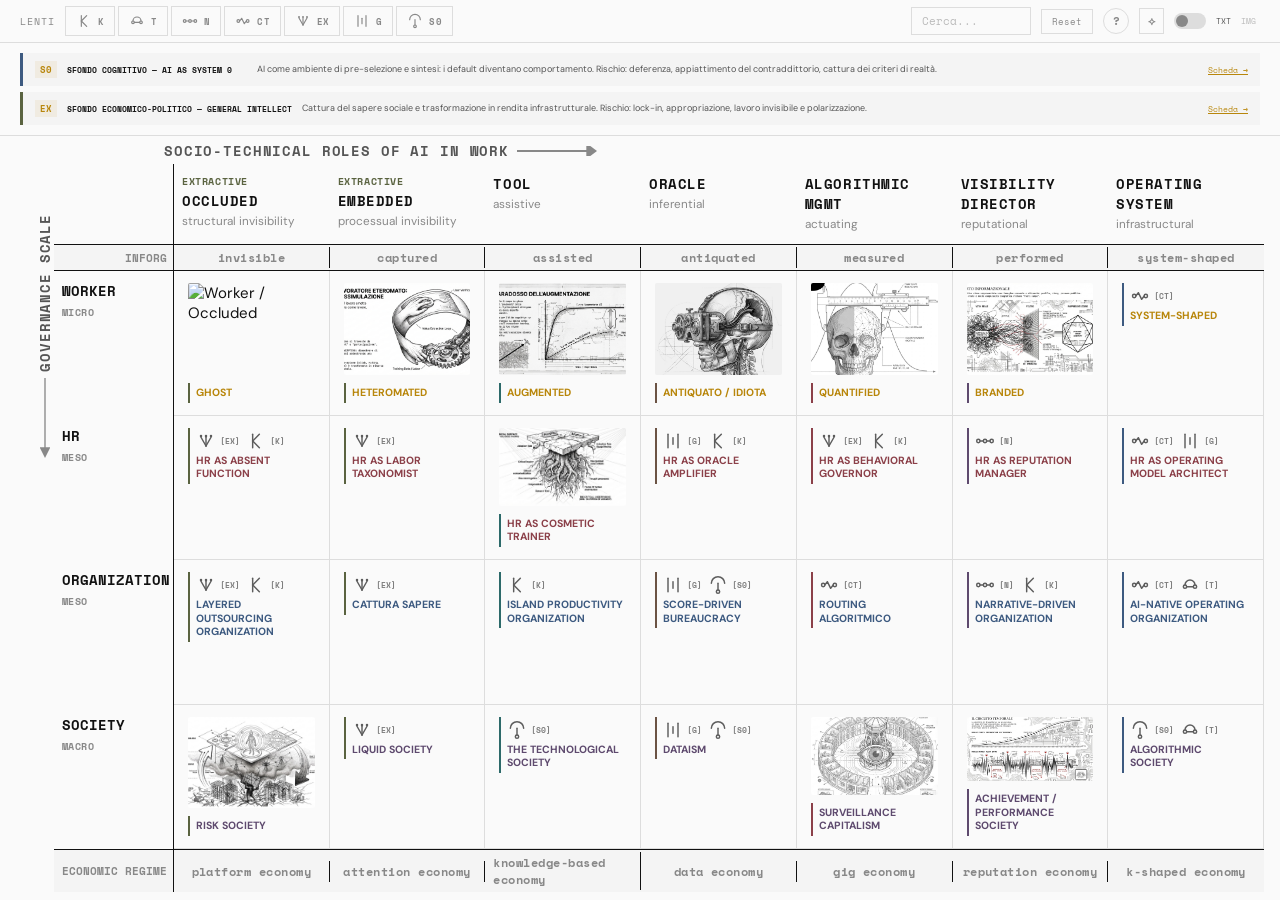
==== commit ae6d1ba4: "ux: rimossa legenda, strip più compatte, titoli celle ridotti Co-Authored-By: Claude Opus 4.6 <norep" ====
--- a/index.html
+++ b/index.html
@@ -71,18 +71,6 @@
     <div class="detail-page-inner" id="detail-content"></div>
 </section>
 
-<footer class="legend">
-    <div class="legend-item"><span class="legend-color augment"></span> Augment</div>
-    <div class="legend-item"><span class="legend-color govern"></span> Govern</div>
-    <div class="legend-item"><span class="legend-color meaning"></span> Meaning</div>
-    <div class="legend-item"><span class="legend-color extract"></span> Extract</div>
-    <div class="legend-item"><span class="legend-color judge"></span> Judge</div>
-    <div class="legend-item"><span class="legend-color architect"></span> Architect</div>
-    <div class="legend-sep"></div>
-    <div class="legend-item legend-sym"><span class="legend-symb">●</span> costitutivo/dominante</div>
-    <div class="legend-item legend-sym"><span class="legend-symb">◐</span> rilevante ma non dominante</div>
-    <div class="legend-item legend-sym"><span class="legend-symb">○</span> indiretto / effetto laterale</div>
-</footer>
 
 <script src="data.js"></script>
 <script src="app.js"></script>
--- a/style.css
+++ b/style.css
@@ -395,7 +395,7 @@
 
 .col-group-label {
     font-family: 'Space Mono', monospace;
-    font-size: 0.5rem;
+    font-size: 0.65rem;
     font-weight: 700;
     text-transform: uppercase;
     letter-spacing: 0.06em;
@@ -406,7 +406,7 @@
 
 .col-head h2 {
     font-family: 'Space Mono', monospace;
-    font-size: 0.7rem;
+    font-size: 0.9rem;
     font-weight: 700;
     text-transform: uppercase;
     letter-spacing: 0.04em;
@@ -414,7 +414,7 @@
 }
 
 .col-head p {
-    font-size: 0.6rem;
+    font-size: 0.78rem;
     color: var(--grey-50);
     margin-top: 2px;
 }
@@ -431,7 +431,7 @@
 
 .subhead-corner span {
     font-family: 'Space Mono', monospace;
-    font-size: 0.5rem;
+    font-size: 0.7rem;
     font-weight: 700;
     text-transform: uppercase;
     color: var(--grey-50);
@@ -473,24 +473,24 @@
     display: grid;
     /* grid-template-columns impostato da buildMatrix() */
     gap: 0;
-    padding: 6px 0;
+    padding: 2px 0;
     align-items: center;
 }
 
 .inforg-cell {
-    padding: 5px 8px;
+    padding: 2px 8px;
     border-right: 1px solid var(--black);
     display: flex;
     align-items: center;
     justify-content: center;
     
     font-family: 'Space Mono', monospace;
-    font-size: 0.6rem;
+    font-size: 0.8rem;
     font-weight: 600;
     letter-spacing: 0.04em;
     text-transform: lowercase;
     color: var(--grey-50);
-    
+
     cursor: help;
     transition: color 0.15s ease;
 }
@@ -503,7 +503,15 @@
     color: var(--accent);
 }
 
-
+.econ-corner {
+    border-top: 1px solid var(--black);
+    border-bottom: none;
+}
+
+.econ-strip {
+    border-top: 1px solid var(--black);
+    border-bottom: none;
+}
 
 /* Anthropological label for Worker row cells */
 .cell-anthro-label {
@@ -532,7 +540,7 @@
 
 .row-head h2 {
     font-family: 'Space Mono', monospace;
-    font-size: 0.7rem;
+    font-size: 0.9rem;
     font-weight: 700;
     text-transform: uppercase;
     color: var(--black);
@@ -540,7 +548,7 @@
 
 .row-sub {
     font-family: 'Space Mono', monospace;
-    font-size: 0.5rem;
+    font-size: 0.65rem;
     font-weight: 700;
     letter-spacing: 0.04em;
     color: var(--grey-50);
@@ -727,15 +735,30 @@
 .tile[data-f="Architect"] { border-left-color: var(--c-architect); }
 
 .tile-name {
-    font-size: 0.82rem;
+    font-size: 0.7rem;
     font-weight: 600;
     color: var(--grey-70);
     line-height: 1.3;
     text-transform: uppercase;
 }
 
-.tile-name.anthro {
-    color: var(--accent);
+.tile-name.row-worker {
+    color: var(--accent);
+    font-weight: 700;
+}
+
+.tile-name.row-hr {
+    color: var(--c-govern);
+    font-weight: 700;
+}
+
+.tile-name.row-organization {
+    color: var(--c-architect);
+    font-weight: 700;
+}
+
+.tile-name.row-society {
+    color: var(--c-meaning);
     font-weight: 700;
 }
 
@@ -838,14 +861,14 @@
 
 .overlay-id {
     font-family: 'Space Mono', monospace;
-    font-size: 1.3rem;
+    font-size: 2.5rem;
     font-weight: 700;
     letter-spacing: -0.04em;
     line-height: 1;
 }
 
 .overlay-name {
-    font-size: 0.85rem;
+    font-size: 1.4rem;
     font-weight: 500;
     color: var(--black);
 }
@@ -858,7 +881,7 @@
 
 .overlay-tag {
     font-family: 'Space Mono', monospace;
-    font-size: 0.58rem;
+    font-size: 1rem;
     color: var(--grey-50);
 }
 
@@ -887,7 +910,7 @@
 
 .overlay-section h3 {
     font-family: 'Space Mono', monospace;
-    font-size: 0.52rem;
+    font-size: 1rem;
     font-weight: 400;
     text-transform: uppercase;
     letter-spacing: 0.08em;
@@ -897,8 +920,8 @@
 
 .overlay-section p,
 .overlay-section li {
-    font-size: 0.78rem;
-    line-height: 1.45;
+    font-size: 1.2rem;
+    line-height: 1.6;
     color: var(--grey-70);
 }
 
@@ -914,11 +937,11 @@
 .overlay-section a:hover { color: var(--black); }
 
 .overlay-callout {
-    padding: 8px 10px;
+    padding: 14px 18px;
     background: var(--grey-05);
     border-left: 2px solid var(--grey-30);
-    font-size: 0.78rem;
-    line-height: 1.45;
+    font-size: 1.2rem;
+    line-height: 1.6;
     color: var(--grey-70);
 }
 
@@ -931,9 +954,62 @@
     flex-wrap: wrap;
 }
 
+.overlay-editorial {
+    margin-top: 24px;
+    padding-top: 20px;
+    border-top: 1px solid var(--grey-15);
+}
+
+.overlay-editorial h3 {
+    font-family: 'Space Mono', monospace;
+    font-size: 1rem;
+    font-weight: 700;
+    text-transform: uppercase;
+    letter-spacing: 0.08em;
+    color: var(--accent);
+    margin-bottom: 16px;
+}
+
+.overlay-editorial p {
+    font-size: 1.2rem;
+    line-height: 1.65;
+    color: var(--grey-70);
+    margin-bottom: 14px;
+}
+
+.overlay-editorial blockquote {
+    margin: 16px 0;
+    padding: 16px 20px;
+    border-left: 3px solid var(--accent);
+    background: var(--accent-bg);
+    font-style: italic;
+    font-size: 1.1rem;
+    line-height: 1.6;
+    color: var(--grey-70);
+}
+
+.overlay-editorial-sources h4 {
+    font-family: 'Space Mono', monospace;
+    font-size: 0.85rem;
+    font-weight: 400;
+    text-transform: uppercase;
+    letter-spacing: 0.08em;
+    color: var(--grey-50);
+    margin-top: 16px;
+    margin-bottom: 8px;
+}
+
+.overlay-editorial-sources li {
+    font-size: 1rem;
+    line-height: 1.5;
+    color: var(--grey-70);
+    margin-bottom: 4px;
+    list-style: none;
+}
+
 .overlay-source {
     font-family: 'Space Mono', monospace;
-    font-size: 0.6rem;
+    font-size: 1rem;
     color: var(--grey-50);
 }
 
@@ -946,7 +1022,7 @@
 
 .overlay-ov-badge {
     font-family: 'Space Mono', monospace;
-    font-size: 0.6rem;
+    font-size: 1rem;
     padding: 2px 5px;
     background: var(--accent-bg);
     color: var(--accent);
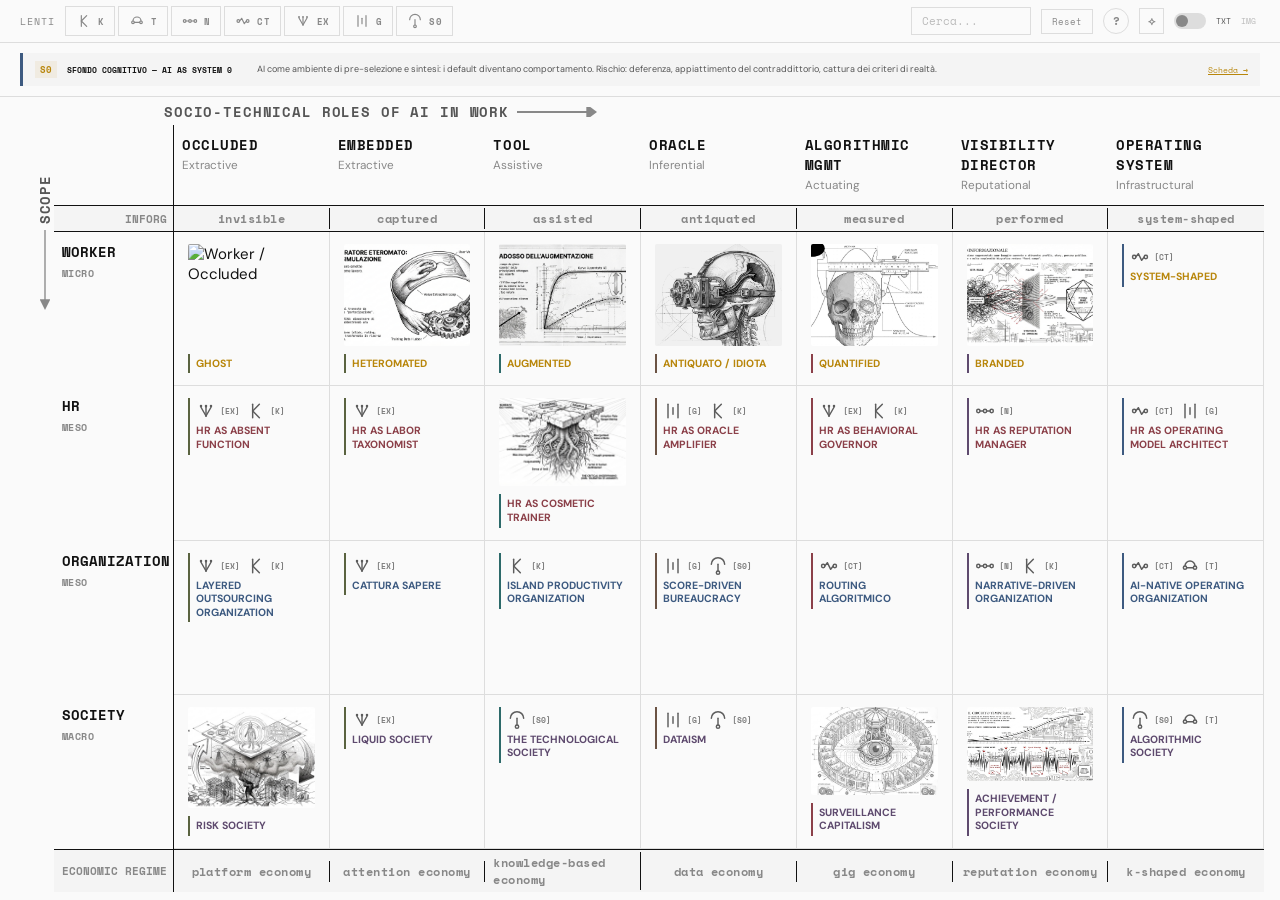
==== commit b90ae157: "ux: asse Y rinominato SCOPE, sottotitoli colonne maiuscoli, rimosso group Extractive Co-Authored-By:" ====
--- a/index.html
+++ b/index.html
@@ -50,7 +50,7 @@
             </div>
 
             <div class="axis axis-y">
-                <div class="axis-label">Governance scale</div>
+                <div class="axis-label">SCOPE</div>
                 <svg class="axis-arrow axis-arrow-y" viewBox="0 0 10 120" aria-hidden="true">
                     <defs>
                         <marker id="arrow-y" markerWidth="8" markerHeight="8" refX="6" refY="4" orient="auto">
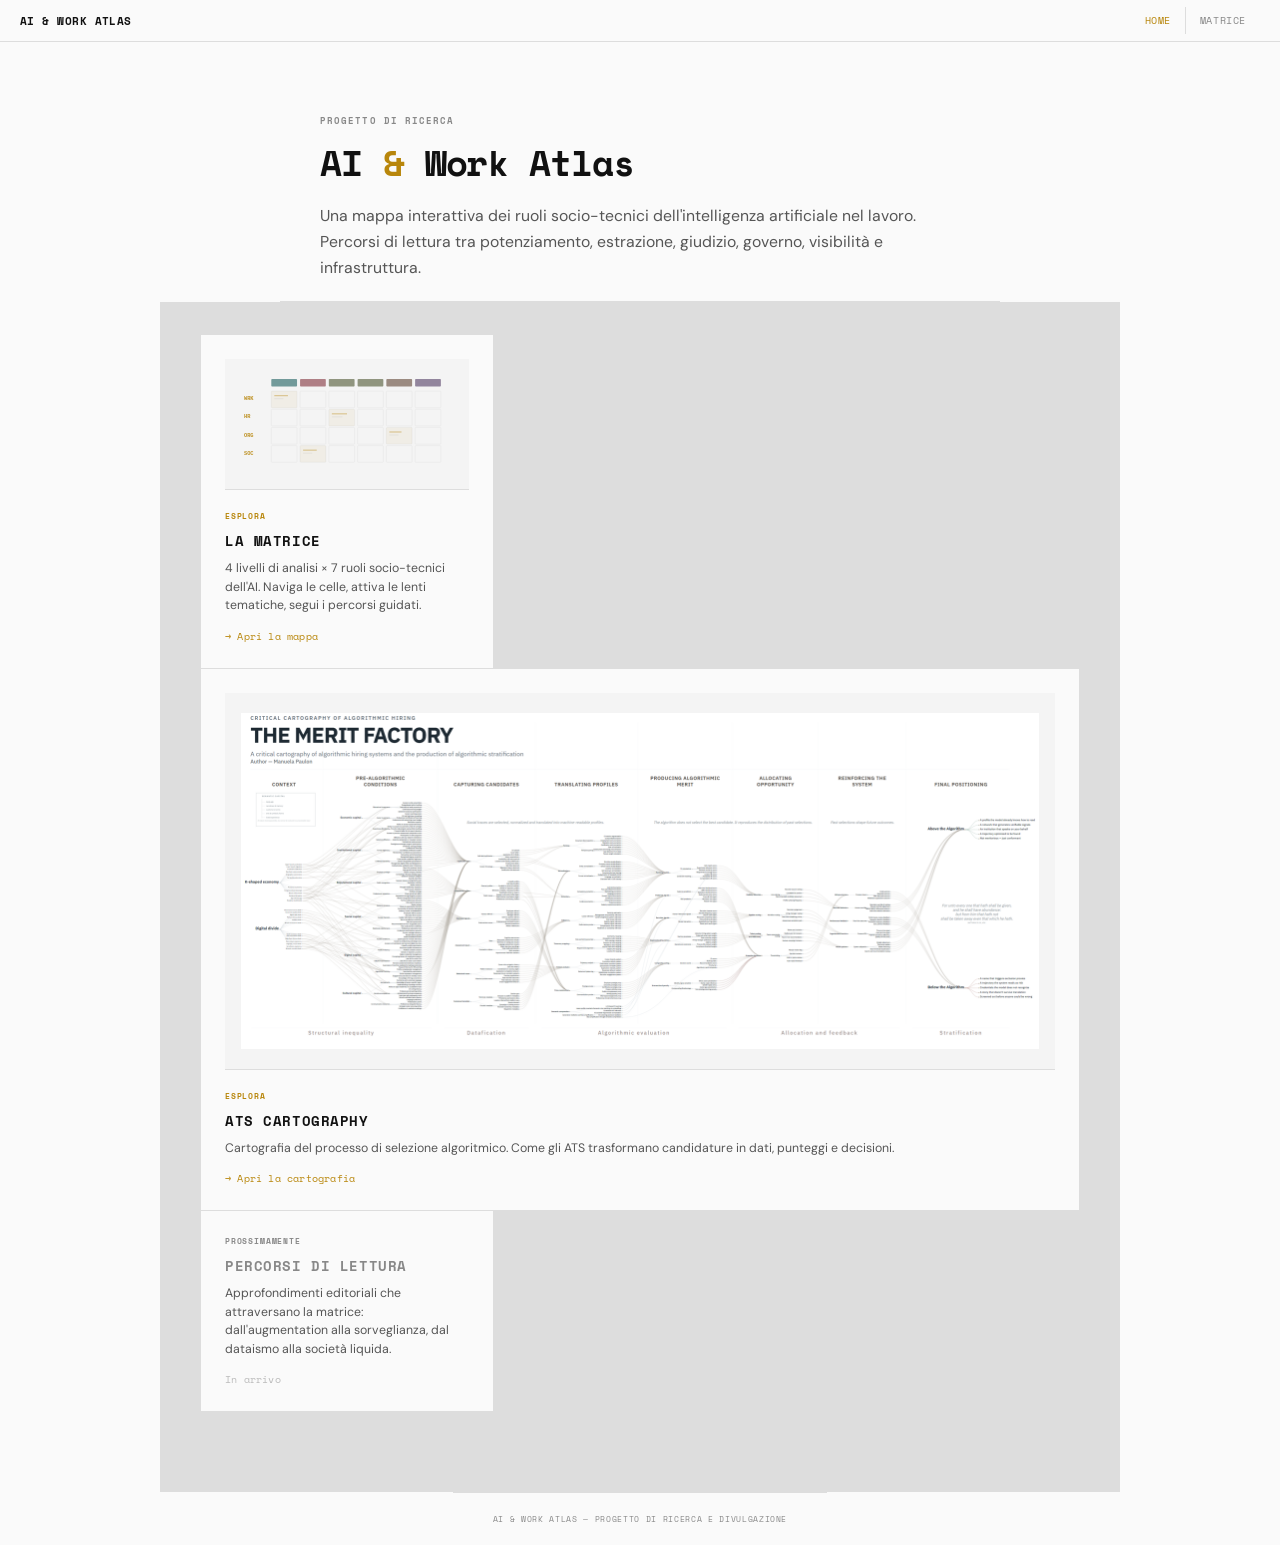
==== commit bbec300f: "struttura: sito multi-pagina con homepage, navbar e ATS Cartography - index.html → matrice.html (mat" ====
--- a/index.html
+++ b/index.html
@@ -13,66 +13,120 @@
     <meta name="twitter:description" content="Mappa interattiva dei ruoli socio-tecnici dell'AI nel lavoro.">
     <link rel="stylesheet" href="style.css">
 </head>
-<body>
+<body class="page-home">
 
-<nav class="lenses">
-    <span class="lenses-label">Lenti</span>
-    <div class="lens-group" id="lenses"></div>
-    <div class="spacer"></div>
-    <input type="text" class="search" id="search" placeholder="Cerca...">
-    <button class="reset-btn" id="reset">Reset</button>
-    <button class="intro-btn" id="intro-btn" title="Guida alla mappa">?</button>
-    <button class="tour-btn" id="tour-btn" title="Percorsi guidati">⟡</button>
-    <label class="view-switch">
-        <input type="checkbox" id="view-toggle">
-        <span class="switch-track"><span class="switch-thumb"></span></span>
-        <span class="switch-labels"><span class="switch-label-txt">Txt</span><span class="switch-label-img">Img</span></span>
-    </label>
-</nav>
+<header class="site-header">
+    <a href="index.html" class="site-logo">AI & Work Atlas</a>
+    <nav class="site-nav">
+        <a href="index.html" class="active">Home</a>
+        <a href="matrice.html">Matrice</a>
+    </nav>
+</header>
 
-<section class="top-bar">
-    <div class="bands" id="bands"></div>
+<section class="home-hero">
+    <div class="home-kicker">Progetto di ricerca</div>
+    <h1 class="home-title">AI <span class="accent">&amp;</span> Work Atlas</h1>
+    <p class="home-intro">
+        Una mappa interattiva dei ruoli socio-tecnici dell'intelligenza artificiale nel lavoro.
+        Percorsi di lettura tra potenziamento, estrazione, giudizio, governo, visibilità e infrastruttura.
+    </p>
 </section>
 
-<div class="main-layout">
-    <main class="matrix-area">
-        <div class="matrix-wrap" aria-label="Matrice AI & Work con assi">
-            <div class="axis axis-x">
-                <div class="axis-label">Socio-technical roles of AI in work</div>
-                <svg class="axis-arrow axis-arrow-x" viewBox="0 0 120 10" preserveAspectRatio="none" aria-hidden="true">
-                    <defs>
-                        <marker id="arrow-x" markerWidth="8" markerHeight="8" refX="6" refY="4" orient="auto">
-                            <path d="M0,0 L8,4 L0,8 Z" fill="var(--grey-50)"></path>
-                        </marker>
-                    </defs>
-                    <line x1="0" y1="5" x2="116" y2="5" stroke="var(--grey-50)" stroke-width="2" marker-end="url(#arrow-x)"></line>
-                </svg>
-            </div>
+<section class="home-sections">
+    <a href="matrice.html" class="home-card">
+        <div class="home-card-preview">
+            <svg viewBox="0 0 280 120" xmlns="http://www.w3.org/2000/svg" aria-hidden="true">
+                <!-- Column headers -->
+                <rect x="40" y="0" width="34" height="10" rx="1" fill="#2d6a6a" opacity=".65"/>
+                <rect x="78" y="0" width="34" height="10" rx="1" fill="#8b4049" opacity=".65"/>
+                <rect x="116" y="0" width="34" height="10" rx="1" fill="#5a6340" opacity=".65"/>
+                <rect x="154" y="0" width="34" height="10" rx="1" fill="#5a6340" opacity=".65"/>
+                <rect x="192" y="0" width="34" height="10" rx="1" fill="#6b5344" opacity=".65"/>
+                <rect x="230" y="0" width="34" height="10" rx="1" fill="#5e4a6e" opacity=".65"/>
+                <!-- Row labels -->
+                <text x="4" y="28" font-size="7" fill="#b8860b" font-family="monospace" font-weight="700" opacity=".9">WRK</text>
+                <text x="4" y="52" font-size="7" fill="#b8860b" font-family="monospace" font-weight="700" opacity=".9">HR</text>
+                <text x="4" y="76" font-size="7" fill="#b8860b" font-family="monospace" font-weight="700" opacity=".9">ORG</text>
+                <text x="4" y="100" font-size="7" fill="#b8860b" font-family="monospace" font-weight="700" opacity=".9">SOC</text>
+                <!-- Grid cells -->
+                <g opacity=".18">
+                    <rect x="40" y="16" width="34" height="22" rx="1" fill="none" stroke="#888" stroke-width=".5"/>
+                    <rect x="78" y="16" width="34" height="22" rx="1" fill="none" stroke="#888" stroke-width=".5"/>
+                    <rect x="116" y="16" width="34" height="22" rx="1" fill="none" stroke="#888" stroke-width=".5"/>
+                    <rect x="154" y="16" width="34" height="22" rx="1" fill="none" stroke="#888" stroke-width=".5"/>
+                    <rect x="192" y="16" width="34" height="22" rx="1" fill="none" stroke="#888" stroke-width=".5"/>
+                    <rect x="230" y="16" width="34" height="22" rx="1" fill="none" stroke="#888" stroke-width=".5"/>
+                    <rect x="40" y="40" width="34" height="22" rx="1" fill="none" stroke="#888" stroke-width=".5"/>
+                    <rect x="78" y="40" width="34" height="22" rx="1" fill="none" stroke="#888" stroke-width=".5"/>
+                    <rect x="116" y="40" width="34" height="22" rx="1" fill="none" stroke="#888" stroke-width=".5"/>
+                    <rect x="154" y="40" width="34" height="22" rx="1" fill="none" stroke="#888" stroke-width=".5"/>
+                    <rect x="192" y="40" width="34" height="22" rx="1" fill="none" stroke="#888" stroke-width=".5"/>
+                    <rect x="230" y="40" width="34" height="22" rx="1" fill="none" stroke="#888" stroke-width=".5"/>
+                    <rect x="40" y="64" width="34" height="22" rx="1" fill="none" stroke="#888" stroke-width=".5"/>
+                    <rect x="78" y="64" width="34" height="22" rx="1" fill="none" stroke="#888" stroke-width=".5"/>
+                    <rect x="116" y="64" width="34" height="22" rx="1" fill="none" stroke="#888" stroke-width=".5"/>
+                    <rect x="154" y="64" width="34" height="22" rx="1" fill="none" stroke="#888" stroke-width=".5"/>
+                    <rect x="192" y="64" width="34" height="22" rx="1" fill="none" stroke="#888" stroke-width=".5"/>
+                    <rect x="230" y="64" width="34" height="22" rx="1" fill="none" stroke="#888" stroke-width=".5"/>
+                    <rect x="40" y="88" width="34" height="22" rx="1" fill="none" stroke="#888" stroke-width=".5"/>
+                    <rect x="78" y="88" width="34" height="22" rx="1" fill="none" stroke="#888" stroke-width=".5"/>
+                    <rect x="116" y="88" width="34" height="22" rx="1" fill="none" stroke="#888" stroke-width=".5"/>
+                    <rect x="154" y="88" width="34" height="22" rx="1" fill="none" stroke="#888" stroke-width=".5"/>
+                    <rect x="192" y="88" width="34" height="22" rx="1" fill="none" stroke="#888" stroke-width=".5"/>
+                    <rect x="230" y="88" width="34" height="22" rx="1" fill="none" stroke="#888" stroke-width=".5"/>
+                </g>
+                <!-- Accent highlights -->
+                <rect x="40" y="16" width="34" height="22" rx="1" fill="#b8860b" opacity=".06"/>
+                <rect x="116" y="40" width="34" height="22" rx="1" fill="#b8860b" opacity=".06"/>
+                <rect x="192" y="64" width="34" height="22" rx="1" fill="#b8860b" opacity=".06"/>
+                <rect x="78" y="88" width="34" height="22" rx="1" fill="#b8860b" opacity=".06"/>
+                <!-- Cell content hints -->
+                <line x1="44" y1="22" x2="62" y2="22" stroke="#b8860b" stroke-width="1.5" opacity=".4"/>
+                <line x1="44" y1="26" x2="56" y2="26" stroke="#888" stroke-width=".5" opacity=".3"/>
+                <line x1="120" y1="46" x2="140" y2="46" stroke="#b8860b" stroke-width="1.5" opacity=".4"/>
+                <line x1="120" y1="50" x2="134" y2="50" stroke="#888" stroke-width=".5" opacity=".3"/>
+                <line x1="196" y1="70" x2="212" y2="70" stroke="#b8860b" stroke-width="1.5" opacity=".4"/>
+                <line x1="196" y1="74" x2="208" y2="74" stroke="#888" stroke-width=".5" opacity=".3"/>
+                <line x1="82" y1="94" x2="100" y2="94" stroke="#b8860b" stroke-width="1.5" opacity=".4"/>
+                <line x1="82" y1="98" x2="94" y2="98" stroke="#888" stroke-width=".5" opacity=".3"/>
+            </svg>
+        </div>
+        <div class="home-card-label">Esplora</div>
+        <div class="home-card-title">La Matrice</div>
+        <p class="home-card-desc">
+            4 livelli di analisi &times; 7 ruoli socio-tecnici dell'AI.
+            Naviga le celle, attiva le lenti tematiche, segui i percorsi guidati.
+        </p>
+        <span class="home-card-arrow">&rarr; Apri la mappa</span>
+    </a>
 
-            <div class="axis axis-y">
-                <div class="axis-label">SCOPE</div>
-                <svg class="axis-arrow axis-arrow-y" viewBox="0 0 10 120" aria-hidden="true">
-                    <defs>
-                        <marker id="arrow-y" markerWidth="8" markerHeight="8" refX="6" refY="4" orient="auto">
-                            <path d="M0,0 L8,4 L0,8 Z" fill="var(--grey-50)"></path>
-                        </marker>
-                    </defs>
-                    <line x1="5" y1="0" x2="5" y2="116" stroke="var(--grey-50)" stroke-width="2" marker-end="url(#arrow-y)"></line>
-                </svg>
-            </div>
+    <a href="ats_cartography.html" class="home-card home-card-wide">
+        <div class="home-card-preview">
+            <img src="The merit factory_overview HP.png" alt="The Merit Factory — overview della cartografia ATS">
+        </div>
+        <div class="home-card-label">Esplora</div>
+        <div class="home-card-title">ATS Cartography</div>
+        <p class="home-card-desc">
+            Cartografia del processo di selezione algoritmico.
+            Come gli ATS trasformano candidature in dati, punteggi e decisioni.
+        </p>
+        <span class="home-card-arrow">&rarr; Apri la cartografia</span>
+    </a>
 
-            <div class="matrix" id="matrix"></div>
-        </div>
-    </main>
-    
-</div>
-
-<section class="detail-page" id="detail-page">
-    <div class="detail-page-inner" id="detail-content"></div>
+    <div class="home-card home-card-disabled">
+        <div class="home-card-label">Prossimamente</div>
+        <div class="home-card-title">Percorsi di lettura</div>
+        <p class="home-card-desc">
+            Approfondimenti editoriali che attraversano la matrice:
+            dall'augmentation alla sorveglianza, dal dataismo alla società liquida.
+        </p>
+        <span class="home-card-arrow" style="color: var(--grey-30);">In arrivo</span>
+    </div>
 </section>
 
+<footer class="home-footer">
+    AI & Work Atlas — Progetto di ricerca e divulgazione
+</footer>
 
-<script src="data.js"></script>
-<script src="app.js"></script>
 </body>
 </html>
--- a/style.css
+++ b/style.css
@@ -33,6 +33,10 @@
     color: var(--black);
     display: flex;
     flex-direction: column;
+    min-height: 100vh;
+}
+
+body.page-matrix {
     height: 100vh;
     overflow: hidden;
 }
@@ -51,6 +55,7 @@
 }
 
 .lenses-label {
+    display: none;
     font-family: 'Space Mono', monospace;
     font-size: 0.65rem;
     color: var(--grey-50);
@@ -59,7 +64,7 @@
 }
 
 .lens-group {
-    display: flex;
+    display: none;
     gap: 3px;
 }
 
@@ -488,7 +493,7 @@
     font-size: 0.8rem;
     font-weight: 600;
     letter-spacing: 0.04em;
-    text-transform: lowercase;
+    text-transform: none;
     color: var(--grey-50);
 
     cursor: help;
@@ -838,6 +843,8 @@
     display: block;
 }
 
+body.detail-open .site-header,
+body.detail-open .lenses,
 body.detail-open .main-layout,
 body.detail-open .top-bar,
 body.detail-open .legend {
@@ -1033,6 +1040,9 @@
     gap: 40px;
     align-items: flex-start;
 }
+.overlay-columns.has-image + .overlay-columns.has-image {
+    margin-top: 48px;
+}
 
 .overlay-col-img {
     flex: 0 0 55%;
@@ -1208,6 +1218,215 @@
 /* Background effects for lens */
 .matrix.show-s0 .cell[data-has-s0="true"] .cell-front { background: rgba(61, 90, 128, 0.06); }
 .matrix.show-ex .cell[data-has-ex="true"] .cell-front { background: rgba(90, 99, 64, 0.06); }
+
+/* ═══════════════════════════════════════
+   SITE HEADER (global nav)
+═══════════════════════════════════════ */
+.site-header {
+    display: flex;
+    align-items: center;
+    justify-content: space-between;
+    padding: 0 20px;
+    height: 42px;
+    background: var(--white);
+    border-bottom: 1px solid var(--grey-15);
+    flex-shrink: 0;
+}
+
+.site-logo {
+    font-family: 'Space Mono', monospace;
+    font-size: 0.75rem;
+    font-weight: 700;
+    color: var(--black);
+    text-decoration: none;
+    letter-spacing: 0.04em;
+    text-transform: uppercase;
+}
+
+.site-logo:hover {
+    color: var(--accent);
+}
+
+.site-nav {
+    display: flex;
+    gap: 0;
+}
+
+.site-nav a {
+    font-family: 'Space Mono', monospace;
+    font-size: 0.65rem;
+    color: var(--grey-50);
+    text-decoration: none;
+    padding: 6px 14px;
+    text-transform: uppercase;
+    letter-spacing: 0.06em;
+    transition: color 0.15s;
+    border-left: 1px solid var(--grey-15);
+}
+
+.site-nav a:first-child {
+    border-left: none;
+}
+
+.site-nav a:hover {
+    color: var(--black);
+}
+
+.site-nav a.active {
+    color: var(--accent);
+}
+
+/* ═══════════════════════════════════════
+   HOMEPAGE
+═══════════════════════════════════════ */
+.page-home {
+    background: var(--white);
+    color: var(--black);
+}
+
+.home-hero {
+    max-width: 960px;
+    margin: 0 auto;
+    padding: 72px 40px 20px;
+    border-bottom: 1px solid var(--grey-15);
+}
+
+.home-kicker {
+    font-family: 'Space Mono', monospace;
+    font-size: 0.6rem;
+    font-weight: 700;
+    text-transform: uppercase;
+    letter-spacing: 0.12em;
+    color: var(--grey-50);
+    margin-bottom: 16px;
+}
+
+.home-title {
+    font-family: 'Space Mono', monospace;
+    font-size: 2.4rem;
+    font-weight: 700;
+    color: var(--black);
+    letter-spacing: -0.03em;
+    line-height: 1.1;
+    margin-bottom: 20px;
+}
+
+.home-title .accent {
+    color: var(--accent);
+}
+
+.home-intro {
+    font-family: 'DM Sans', sans-serif;
+    font-size: 1.05rem;
+    line-height: 1.65;
+    color: var(--grey-70);
+    max-width: 640px;
+    margin-bottom: 0;
+}
+
+.home-sections {
+    max-width: 960px;
+    margin: 0 auto;
+    padding: 32px 40px 80px;
+    display: grid;
+    grid-template-columns: repeat(auto-fit, minmax(260px, 1fr));
+    gap: 1px;
+    background: var(--grey-15);
+    border: 1px solid var(--grey-15);
+}
+
+.home-card {
+    display: flex;
+    flex-direction: column;
+    padding: 24px;
+    background: var(--white);
+    text-decoration: none;
+    transition: background 0.15s;
+}
+
+a.home-card:hover {
+    background: var(--grey-05);
+}
+
+.home-card-preview {
+    margin-bottom: 20px;
+    padding: 20px 16px;
+    background: var(--grey-05);
+    border-bottom: 1px solid var(--grey-15);
+    transition: background 0.15s;
+}
+
+a.home-card:hover .home-card-preview {
+    background: var(--accent-bg);
+}
+
+.home-card-preview svg,
+.home-card-preview img {
+    width: 100%;
+    height: auto;
+    display: block;
+}
+
+.home-card-wide {
+    grid-column: 1 / -1;
+}
+
+.home-card-label {
+    font-family: 'Space Mono', monospace;
+    font-size: 0.55rem;
+    font-weight: 700;
+    text-transform: uppercase;
+    letter-spacing: 0.1em;
+    color: var(--accent);
+    margin-bottom: 8px;
+}
+
+.home-card-title {
+    font-family: 'Space Mono', monospace;
+    font-size: 0.95rem;
+    font-weight: 700;
+    text-transform: uppercase;
+    letter-spacing: 0.04em;
+    color: var(--black);
+    margin-bottom: 8px;
+}
+
+.home-card-desc {
+    font-family: 'DM Sans', sans-serif;
+    font-size: 0.82rem;
+    line-height: 1.5;
+    color: var(--grey-70);
+    flex: 1;
+}
+
+.home-card-arrow {
+    font-family: 'Space Mono', monospace;
+    font-size: 0.65rem;
+    color: var(--accent);
+    margin-top: 14px;
+    display: inline-block;
+    letter-spacing: 0.02em;
+}
+
+.home-card-disabled .home-card-label {
+    color: var(--grey-50);
+}
+
+.home-card-disabled .home-card-title {
+    color: var(--grey-50);
+}
+
+.home-footer {
+    max-width: 960px;
+    margin: 0 auto;
+    padding: 20px 40px;
+    border-top: 1px solid var(--grey-15);
+    font-family: 'Space Mono', monospace;
+    font-size: 0.55rem;
+    color: var(--grey-50);
+    text-transform: uppercase;
+    letter-spacing: 0.08em;
+}
 
 /* ═══════════════════════════════════════
    RESPONSIVE
@@ -1249,4 +1468,22 @@
         width: 100%;
         position: static;
     }
-}
+
+    .home-hero {
+        padding: 40px 16px 16px;
+    }
+    .home-title {
+        font-size: 1.6rem;
+    }
+    .home-sections {
+        margin-left: 16px;
+        margin-right: 16px;
+        padding: 24px 0 48px;
+    }
+    .home-card {
+        padding: 16px;
+    }
+    .home-footer {
+        padding: 16px;
+    }
+}
